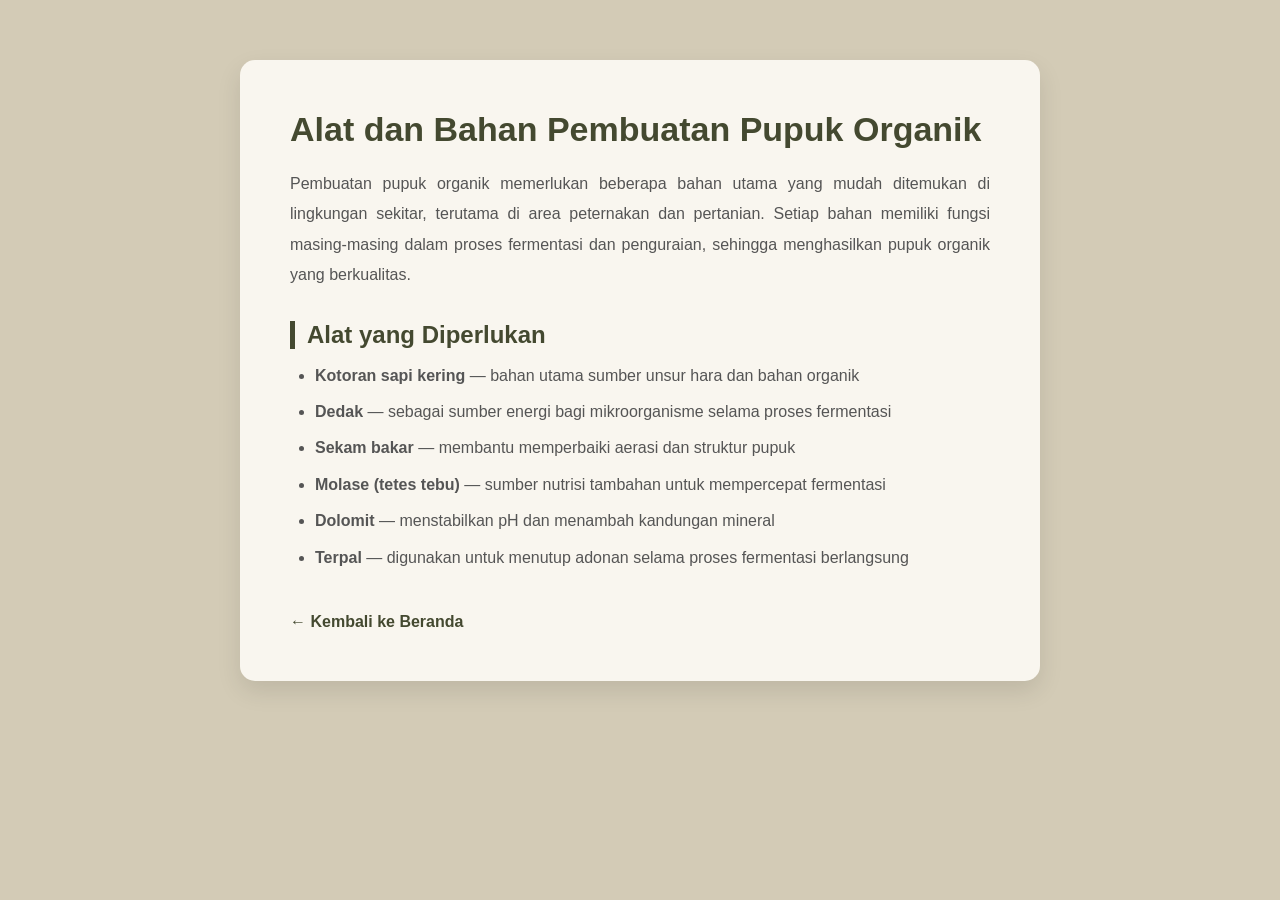
==== alatdanbahanpembuatanpupuk.html @ 9d0db7f5 "Add files via upload" ====
<!DOCTYPE html>
<html lang="id">
<head>
<meta charset="UTF-8">
<title>Alat Dan Bahan Pembuatan Pupuk Organik</title>
<link rel="stylesheet" href="style.css">
</head>
<body>

<div class="artikel-detail">
    <h1>Alat dan Bahan Pembuatan Pupuk Organik</h1>
    <p>Pembuatan pupuk organik memerlukan beberapa bahan utama yang mudah ditemukan di lingkungan sekitar, terutama di area peternakan dan pertanian. Setiap bahan memiliki fungsi masing-masing dalam proses fermentasi dan penguraian, sehingga menghasilkan pupuk organik yang berkualitas.</p>

    <h2>Alat yang Diperlukan</h2>
    <ul>
        <li><strong>Kotoran sapi kering</strong> — bahan utama sumber unsur hara dan bahan organik</li>
        <li><strong>Dedak</strong> — sebagai sumber energi bagi mikroorganisme selama proses fermentasi</li>
        <li><strong>Sekam bakar</strong> — membantu memperbaiki aerasi dan struktur pupuk</li>
        <li><strong>Molase (tetes tebu)</strong> — sumber nutrisi tambahan untuk mempercepat fermentasi</li>
        <li><strong>Dolomit</strong> — menstabilkan pH dan menambah kandungan mineral</li>
        <li><strong>Terpal</strong> — digunakan untuk menutup adonan selama proses fermentasi berlangsung</li>
    </ul>

    <a href="index.html" class="btn-kembali">← Kembali ke Beranda</a>
</div>
---- style.css ----
/* ===========================
   GOOGLE FONT
=========================== */
*{
    margin:0;
    padding:0;
    box-sizing:border-box;
    font-family:'Poppins',sans-serif;
}

html{
    scroll-behavior:smooth;
}

body{
    background:#d3cbb6;
    color:#444930;
}

/* ===========================
   HEADER
=========================== */

header{
    width:100%;
    background:#444930;
    color:#fff;
    display:flex;
    justify-content:space-between;
    align-items:center;
    padding:18px 8%;
    position:sticky;
    top:0;
    z-index:1000;
    box-shadow:0 3px 10px rgba(0,0,0,.15);
}

.logo{
    font-size:28px;
    font-weight:bold;
}

.logo i{
    margin-right:8px;
}

nav{
    display:flex;
    gap:25px;
}

nav a{
    color:#fff;
    text-decoration:none;
    font-weight:500;
    transition:.3s;
}

nav a:hover{
    color:#d3cbb6;
}

.menu-toggle{
    display:none;
    font-size:28px;
    cursor:pointer;
}

/* ===========================
   HERO
=========================== */

.hero{
    min-height:85vh;
    background:
    linear-gradient(rgba(68,73,48,.75),
    rgba(68,73,48,.75)),
    url("image/desa-tulungrejo.jpeg");

    background-size:cover;
    background-position:center;

    display:flex;
    justify-content:center;
    align-items:center;
    text-align:center;
    color:white;
}

.hero h1{
    font-size:55px;
    margin-bottom:20px;
}

.hero p{
    max-width:700px;
    margin:auto;
    font-size:20px;
    line-height:1.8;
}

.hero button{
    background:#d3cbb6;
    color:#444930;
    border:none;
    padding:15px 35px;
    border-radius:50px;
    font-weight:bold;
    transition:.3s;
}

.hero button:hover{
    background:#444930;
    color:white;
}
/* ===========================
   SEARCH
=========================== */

.search-box{
    padding:40px;
    text-align:center;
}

.search-box input{
    width:70%;
    max-width:700px;
    padding:16px;
    border:2px solid #444930;
    border-radius:40px;
    background:#fffaf2;
    outline:none;
    box-shadow:0 5px 20px rgba(0,0,0,.15);
    font-size:16px;
}

/* ===========================
   ARTIKEL
=========================== */

.artikel{
    width:90%;
    margin:auto;
    padding:30px 0;
}

.artikel h2{
    text-align:center;
    font-size:36px;
    margin-bottom:40px;
   color:#444930;
}

.artikel-grid{

    display:grid;

    grid-template-columns:
    repeat(auto-fit,minmax(300px,1fr));

    gap:30px;

}

.card{

    background:#f9f6ef;
    border-radius:15px;
    box-shadow:0 10px 20px rgba(0,0,0,.1);

    overflow:hidden;


    transition:.4s;

}

.card:hover{

    transform:translateY(-10px);

}

.card img{

    width:100%;

    height:220px;

    object-fit:cover;

}

.content{

    padding:20px;

}

.kategori{

    display:inline-block;

    background:#444930;
    color:white;

    padding:5px 15px;

    border-radius:20px;

    font-size:13px;

    margin-bottom:12px;

}

.content h3{

    margin-bottom:15px;

}

.content p{

    line-height:1.8;

    color:#555;

}

.content button{

    margin-top:20px;

    background:#444930;
    color:white;

    border:none;

    padding:12px 25px;

    border-radius:30px;

    cursor:pointer;

    transition:.3s;

}

.content button:hover{

    background:#5d6242;

}

/* ===========================
   TENTANG
=========================== */

.tentang{

    margin-top:80px;

    background:#f9f6ef;

    padding:60px 10%;

    text-align:center;

}

.tentang h2{

    color:#2563eb;

    margin-bottom:20px;

}

.tentang p{

    max-width:900px;

    margin:auto;

    line-height:1.9;

}

/* ===========================
   FOOTER
=========================== */

footer{

    margin-top:80px;

    background:#444930;
    color:white;

    text-align:center;

    padding:50px;

}

footer h3{

    margin-bottom:15px;

}

.social{

    margin:25px 0;

}

.social i{

    margin:10px;

    font-size:25px;

    cursor:pointer;

    transition:.3s;
    color:white;
}

.social i:hover{

    color:#d3cbb6;

    transform:scale(1.2);

}

/* ===========================
   BACK TO TOP
=========================== */

#topBtn{

    position:fixed;

    right:25px;

    bottom:25px;

    width:50px;

    height:50px;

    border:none;

    border-radius:50%;

    background:#444930;
    color:white;

    font-size:22px;

    cursor:pointer;

    display:none;

    box-shadow:0 5px 15px rgba(0,0,0,.3);

}

#topBtn:hover{

     background:#5d6242;

}

/* ===========================
   DARK MODE
=========================== */

.dark{

    background:#111827;

    color:white;

}

.dark .card{

    background:#1f2937;

    color:white;

}

.dark .tentang{

    background:#1f2937;

}

.dark .search-box input{

    background:#374151;

    color:white;

}

/* ===========================
   RESPONSIVE
=========================== */

@media(max-width:768px){

    nav{

        display:none;

        position:absolute;

        top:75px;

        left:0;

        width:100%;

        background:#2563eb;

        flex-direction:column;

        text-align:center;

        padding:20px;

    }

    nav.active{

        display:flex;

    }

    .menu-toggle{

        display:block;

    }

    .hero h1{

        font-size:38px;

    }

    .hero p{

        font-size:17px;

    }

    .search-box input{

        width:90%;

    }


    
}@media(max-width:768px){

    nav{
        display:none;
        position:absolute;
        top:75px;
        left:0;
        width:100%;
        background:#2563eb;
        flex-direction:column;
        text-align:center;
        padding:20px;
    }

    nav.active{
        display:flex;
    }

    .menu-toggle{
        display:block;
    }

    .hero h1{
        font-size:38px;
    }

    .hero p{
        font-size:17px;
    }

    .search-box input{
        width:90%;
    }

}   /* <-- Tutup @media di sini */

/* ===========================
   BUTTON PELAJARI LEBIH LANJUT
=========================== */

.btn{
    display:inline-block;
    margin-top:25px;
    padding:15px 40px;
    background:white;
    color:#2563eb;
    text-decoration:none;
    border-radius:50px;
    font-size:20px;
    font-weight:bold;
    transition:.3s;
}

.btn:hover{
    background:#2563eb;
    color:white;
}

/* ===========================
   SECTION TENTANG PUPUK
=========================== */

#tentang-pupuk{
    width:90%;
    margin:80px auto;
    background:white;
    padding:50px;
    border-radius:15px;
    box-shadow:0 5px 20px rgba(0,0,0,.15);
}

#tentang-pupuk h2{
    color:#2563eb;
    margin-bottom:20px;
}

#tentang-pupuk h3{
    margin-top:30px;
    color:#333;
}

#tentang-pupuk p{
    line-height:1.8;
}

#tentang-pupuk ul{
    margin-top:20px;
    padding-left:25px;
}

#tentang-pupuk li{
    margin:12px 0;
}

/* ===========================
   MATERI
=========================== */

.materi{
    display:grid;
    grid-template-columns:repeat(auto-fit,minmax(320px,1fr));
    gap:25px;
    margin-top:40px;
}

.item{
    display:flex;
    gap:20px;
    align-items:flex-start;
    background:#fff;
    padding:25px;
    border-radius:18px;
    text-decoration:none;
    color:#333;
    box-shadow:0 8px 20px rgba(0,0,0,.08);
    transition:.3s;
}

.item:hover{
    transform:translateY(-8px);
    box-shadow:0 12px 25px rgba(0,0,0,.15);
}

.item span{
    font-size:35px;
}

.item h4{
    color:#444930;
    margin-bottom:10px;
    font-size:24px;
}

.item p{
    color:#666;
    line-height:1.7;
}

.social{
    margin:30px 0;
}

.social a{
    color:white;
    font-size:35px;
    margin:0 18px;
    transition:.3s;
    text-decoration:none;
}

.social a:hover{
    color:#22c55e;
    transform:translateY(-5px);
}

.kontak-info{
    margin-top:25px;
    line-height:2;
    font-size:17px;
}

.kontak-info i{
    color:#22c55e;
    margin-right:10px;
}

.copyright{
    margin-top:30px;
    font-size:15px;
    opacity:.8;
}
.btn-artikel{
    display:inline-block;
    margin-top:20px;
    background:#444930;
    color:white;
    text-decoration:none;
    padding:12px 30px;
    border-radius:30px;
    transition:.3s;
    font-weight:600;
}

.btn-artikel:hover{
    background:#5a6140;
}

.btn-artikel{
    display:inline-block;
    margin-top:20px;
    background:#444930;
    color:white;
    padding:12px 30px;
    border-radius:40px;
    text-decoration:none;
    transition:.3s;
}

.btn-artikel:hover{
    background:#5f6542;
}

.item{
    display:flex;
    gap:20px;
    background:#fff;
    padding:25px;
    border-radius:18px;
    text-decoration:none;
    color:#333;
    transition:.3s;
    box-shadow:0 5px 15px rgba(0,0,0,.1);
}

.item:hover{
    transform:translateY(-8px);
    box-shadow:0 10px 30px rgba(0,0,0,.15);
}

.item h4{
    color:#444930;
}

.materi-card{
    text-decoration:none;
    color:inherit;
    display:block;
}

.item{
    background:#fff;
    border-radius:18px;
    padding:25px;
    transition:.3s;
    cursor:pointer;
}

.item:hover{
    transform:translateY(-8px);
    box-shadow:0 15px 35px rgba(0,0,0,.15);
}

.item h4{
    color:#444930;
}

.item p{
    color:#555;
}

.tentang{
    background:#ffffff;
    width:90%;
    margin:70px auto;
    padding:50px;
    border-radius:20px;
    box-shadow:0 8px 20px rgba(0,0,0,.1);
    text-align:center;
}

.tentang h2{
    color:#444930;
    font-size:35px;
    margin-bottom:25px;
}

.tentang p{
    font-size:17px;
    line-height:2;
    color:#555;
    margin-bottom:20px;
    text-align:justify;
}

.btn-materi{
    margin-top:18px;
    background:#444930;
    color:#fff;
    padding:10px 22px;
    border:none;
    border-radius:8px;
    font-size:15px;
    font-weight:600;
    cursor:pointer;
    transition:0.3s;
}

.btn-materi:hover{
    background:#5b6042;
    transform:translateY(-2px);
}

.social a{
    display:inline-flex;
    align-items:center;
    gap:8px;
    color:white;
    font-size:16px;
    margin:0 15px;
    text-decoration:none;
    transition:.3s;
}

.social a i{
    font-size:22px;
}

.social a:hover{
    color:#22c55e;
    transform:translateY(-3px);
}
.artikel-detail{
    max-width:800px;
    margin:60px auto;
    background:#f9f6ef;
    padding:50px;
    border-radius:15px;
    box-shadow:0 10px 25px rgba(0,0,0,.1);
}

.artikel-detail h1{
    color:#444930;
    font-size:34px;
    margin-bottom:20px;
}

.artikel-detail h2{
    color:#444930;
    font-size:24px;
    margin-top:30px;
    margin-bottom:12px;
    border-left:5px solid #444930;
    padding-left:12px;
}

.artikel-detail p{
    line-height:1.9;
    color:#555;
    text-align:justify;
    margin-bottom:15px;
}

.artikel-detail ul{
    padding-left:25px;
    margin-bottom:10px;
}

.artikel-detail ul li{
    line-height:1.9;
    color:#555;
    margin-bottom:6px;
}

.btn-kembali{
    display:inline-block;
    margin-top:30px;
    color:#444930;
    font-weight:600;
    text-decoration:none;
    transition:.3s;
}

.btn-kembali:hover{
    color:#5d6242;
    padding-left:5px;
}

.artikel-detail{
    max-width:800px;
    margin:60px auto;
    background:#f9f6ef;
    padding:50px;
    border-radius:15px;
    box-shadow:0 10px 25px rgba(0,0,0,.1);
}

.artikel-detail h1{
    color:#444930;
    font-size:34px;
    margin-bottom:20px;
}

.artikel-detail h2{
    color:#444930;
    font-size:24px;
    margin-top:30px;
    margin-bottom:12px;
    border-left:5px solid #444930;
    padding-left:12px;
}

.artikel-detail p{
    line-height:1.9;
    color:#555;
    text-align:justify;
    margin-bottom:15px;
}

.artikel-detail ul{
    padding-left:25px;
    margin-bottom:10px;
}

.artikel-detail ul li{
    line-height:1.9;
    color:#555;
    margin-bottom:6px;
}

.btn-kembali{
    display:inline-block;
    margin-top:30px;
    color:#444930;
    font-weight:600;
    text-decoration:none;
    transition:.3s;
}

.btn-kembali:hover{
    color:#5d6242;
    padding-left:5px;
}
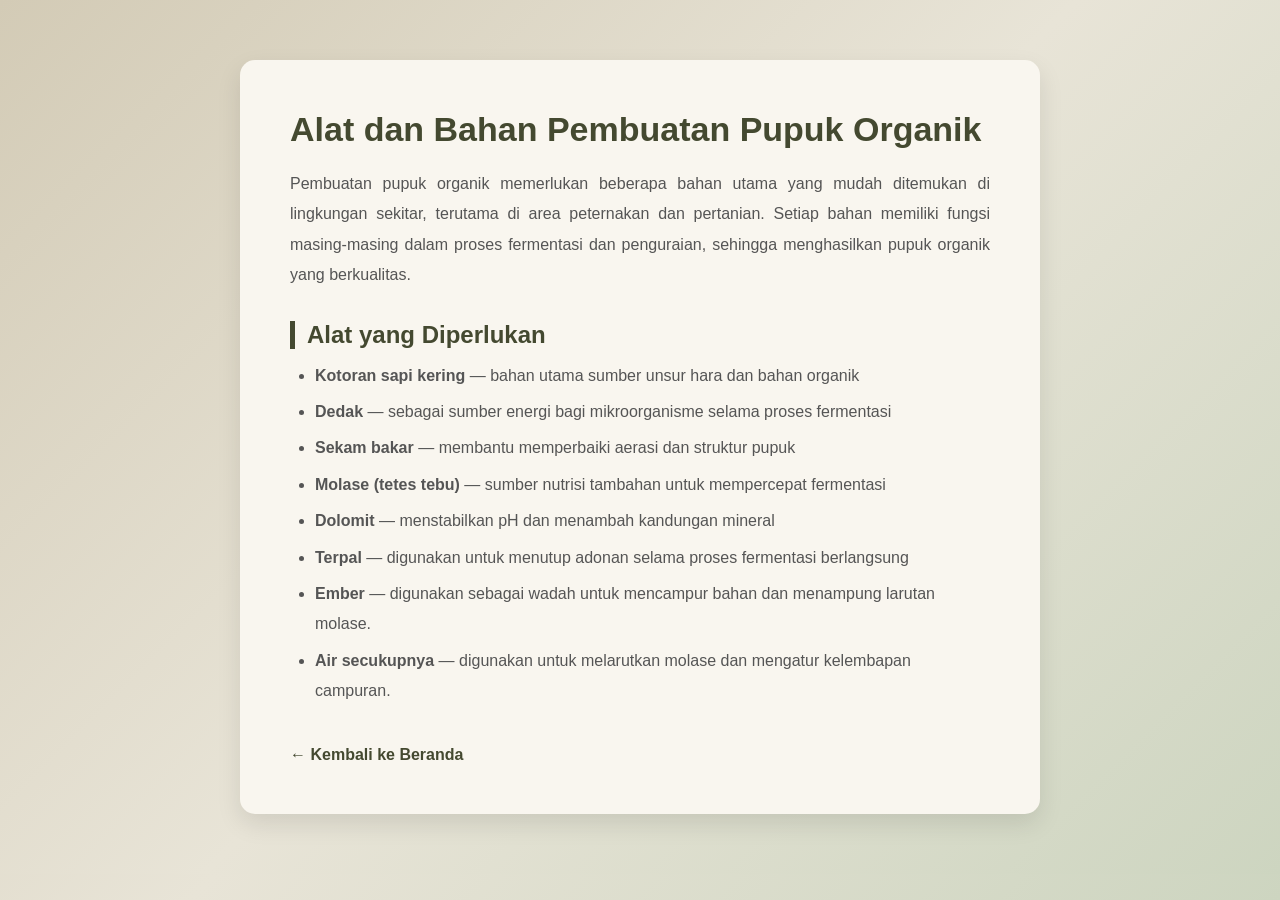
==== commit adcb219b: "Add files via upload" ====
--- a/alatdanbahanpembuatanpupuk.html
+++ b/alatdanbahanpembuatanpupuk.html
@@ -19,6 +19,8 @@
         <li><strong>Molase (tetes tebu)</strong> — sumber nutrisi tambahan untuk mempercepat fermentasi</li>
         <li><strong>Dolomit</strong> — menstabilkan pH dan menambah kandungan mineral</li>
         <li><strong>Terpal</strong> — digunakan untuk menutup adonan selama proses fermentasi berlangsung</li>
+        <li><strong>Ember</strong> — digunakan sebagai wadah untuk mencampur bahan dan menampung larutan molase.</li>
+        <li><strong>Air secukupnya</strong> — digunakan untuk melarutkan molase dan mengatur kelembapan campuran.</li>
     </ul>
 
     <a href="index.html" class="btn-kembali">← Kembali ke Beranda</a>
--- a/style.css
+++ b/style.css
@@ -1,893 +1,1810 @@
-/* ===========================
-   GOOGLE FONT
-=========================== */
-*{
-    margin:0;
-    padding:0;
-    box-sizing:border-box;
-    font-family:'Poppins',sans-serif;
-}
-
-html{
-    scroll-behavior:smooth;
-}
-
-body{
-    background:#d3cbb6;
-    color:#444930;
-}
-
-/* ===========================
+/* =========================================================
+   RESET & DASAR
+========================================================= */
+
+* {
+    margin: 0;
+    padding: 0;
+    box-sizing: border-box;
+    font-family: 'Poppins', sans-serif;
+}
+
+html {
+    scroll-behavior: smooth;
+    width: 100%;
+    max-width: 100%;
+}
+
+html,
+body {
+    width: 100%;
+    max-width: 100%;
+    overflow-x: hidden;
+}
+
+body {
+    background: linear-gradient(
+        135deg,
+        #d3cbb6 0%,
+        #e8e4d7 50%,
+        #cdd5c0 100%
+    );
+    color: #444930;
+}
+
+
+/* =========================================================
    HEADER
-=========================== */
-
-header{
-    width:100%;
-    background:#444930;
-    color:#fff;
-    display:flex;
-    justify-content:space-between;
-    align-items:center;
-    padding:18px 8%;
-    position:sticky;
-    top:0;
-    z-index:1000;
-    box-shadow:0 3px 10px rgba(0,0,0,.15);
-}
-
-.logo{
-    font-size:28px;
-    font-weight:bold;
-}
-
-.logo i{
-    margin-right:8px;
-}
-
-nav{
-    display:flex;
-    gap:25px;
-}
-
-nav a{
-    color:#fff;
-    text-decoration:none;
-    font-weight:500;
-    transition:.3s;
-}
-
-nav a:hover{
-    color:#d3cbb6;
-}
-
-.menu-toggle{
-    display:none;
-    font-size:28px;
-    cursor:pointer;
-}
-
-/* ===========================
+========================================================= */
+
+header {
+    width: 100%;
+    background: #444930;
+    color: white;
+
+    display: flex;
+    justify-content: space-between;
+    align-items: center;
+
+    padding: 18px 8%;
+
+    position: sticky;
+    top: 0;
+    z-index: 1000;
+
+    box-shadow: 0 3px 10px rgba(0, 0, 0, .15);
+}
+
+
+/* LOGO */
+
+.logo {
+    display: flex;
+    align-items: center;
+
+    color: white;
+    text-decoration: none;
+
+    font-size: 28px;
+    font-weight: 700;
+
+    white-space: nowrap;
+}
+
+.logo i {
+    margin-right: 8px;
+}
+
+
+/* =========================================================
+   NAVIGATION
+========================================================= */
+
+nav {
+    display: flex;
+    align-items: center;
+    gap: 25px;
+}
+
+nav a {
+    color: white;
+    text-decoration: none;
+
+    font-weight: 500;
+
+    transition: .3s;
+}
+
+nav a:hover {
+    color: #d3cbb6;
+}
+
+
+/* =========================================================
+   HAMBURGER
+========================================================= */
+
+.menu-toggle {
+    display: none;
+
+    background: transparent;
+    border: none;
+
+    color: white;
+
+    font-size: 28px;
+
+    cursor: pointer;
+
+    padding: 5px;
+
+    z-index: 2000;
+}
+
+
+/* =========================================================
    HERO
-=========================== */
-
-.hero{
-    min-height:85vh;
+========================================================= */
+
+.hero {
+    min-height: 85vh;
+
     background:
-    linear-gradient(rgba(68,73,48,.75),
-    rgba(68,73,48,.75)),
-    url("image/desa-tulungrejo.jpeg");
-
-    background-size:cover;
-    background-position:center;
-
-    display:flex;
-    justify-content:center;
-    align-items:center;
-    text-align:center;
-    color:white;
-}
-
-.hero h1{
-    font-size:55px;
-    margin-bottom:20px;
-}
-
-.hero p{
-    max-width:700px;
-    margin:auto;
-    font-size:20px;
-    line-height:1.8;
-}
-
-.hero button{
-    background:#d3cbb6;
-    color:#444930;
-    border:none;
-    padding:15px 35px;
-    border-radius:50px;
-    font-weight:bold;
-    transition:.3s;
-}
-
-.hero button:hover{
-    background:#444930;
-    color:white;
-}
-/* ===========================
+        linear-gradient(
+            rgba(68, 73, 48, .75),
+            rgba(68, 73, 48, .75)
+        ),
+        url("image/desa-tulungrejo.jpeg");
+
+    background-size: cover;
+    background-position: center;
+
+    display: flex;
+    justify-content: center;
+    align-items: center;
+
+    text-align: center;
+
+    color: white;
+
+    padding: 50px 20px;
+}
+
+.hero-text {
+    width: 100%;
+    max-width: 850px;
+}
+
+.hero h1 {
+    font-size: 55px;
+    line-height: 1.25;
+
+    margin-bottom: 20px;
+}
+
+.hero p {
+    max-width: 700px;
+
+    margin: 0 auto;
+
+    font-size: 20px;
+    line-height: 1.8;
+}
+
+
+/* =========================================================
+   BUTTON HERO
+========================================================= */
+
+.btn {
+    display: inline-block;
+
+    margin-top: 25px;
+
+    padding: 15px 40px;
+
+    background: white;
+    color: #2563eb;
+
+    text-decoration: none;
+
+    border-radius: 50px;
+
+    font-size: 20px;
+    font-weight: bold;
+
+    transition: .3s;
+}
+
+.btn:hover {
+    background: #2563eb;
+    color: white;
+}
+
+
+/* =========================================================
    SEARCH
-=========================== */
-
-.search-box{
-    padding:40px;
-    text-align:center;
-}
-
-.search-box input{
-    width:70%;
-    max-width:700px;
-    padding:16px;
-    border:2px solid #444930;
-    border-radius:40px;
-    background:#fffaf2;
-    outline:none;
-    box-shadow:0 5px 20px rgba(0,0,0,.15);
-    font-size:16px;
-}
-
-/* ===========================
+========================================================= */
+
+.search-box {
+    padding: 40px;
+
+    text-align: center;
+}
+
+.search-box input {
+    width: 70%;
+    max-width: 700px;
+
+    padding: 16px;
+
+    border: 2px solid #444930;
+    border-radius: 40px;
+
+    background: #fffaf2;
+
+    outline: none;
+
+    box-shadow: 0 5px 20px rgba(0, 0, 0, .15);
+
+    font-size: 16px;
+}
+
+
+/* =========================================================
    ARTIKEL
-=========================== */
-
-.artikel{
-    width:90%;
-    margin:auto;
-    padding:30px 0;
-}
-
-.artikel h2{
-    text-align:center;
-    font-size:36px;
-    margin-bottom:40px;
-   color:#444930;
-}
-
-.artikel-grid{
-
-    display:grid;
+========================================================= */
+
+.artikel {
+    width: 90%;
+
+    margin: auto;
+
+    padding: 30px 0;
+}
+
+.artikel h2 {
+    text-align: center;
+
+    font-size: 36px;
+
+    margin-bottom: 40px;
+
+    color: #444930;
+}
+
+.artikel-grid {
+    display: grid;
 
     grid-template-columns:
-    repeat(auto-fit,minmax(300px,1fr));
-
-    gap:30px;
-
-}
-
-.card{
-
-    background:#f9f6ef;
-    border-radius:15px;
-    box-shadow:0 10px 20px rgba(0,0,0,.1);
-
-    overflow:hidden;
-
-
-    transition:.4s;
-
-}
-
-.card:hover{
-
-    transform:translateY(-10px);
-
-}
-
-.card img{
-
-    width:100%;
-
-    height:220px;
-
-    object-fit:cover;
-
-}
-
-.content{
-
-    padding:20px;
-
-}
-
-.kategori{
-
-    display:inline-block;
-
-    background:#444930;
-    color:white;
-
-    padding:5px 15px;
-
-    border-radius:20px;
-
-    font-size:13px;
-
-    margin-bottom:12px;
-
-}
-
-.content h3{
-
-    margin-bottom:15px;
-
-}
-
-.content p{
-
-    line-height:1.8;
-
-    color:#555;
-
-}
-
-.content button{
-
-    margin-top:20px;
-
-    background:#444930;
-    color:white;
-
-    border:none;
-
-    padding:12px 25px;
-
-    border-radius:30px;
-
-    cursor:pointer;
-
-    transition:.3s;
-
-}
-
-.content button:hover{
-
-    background:#5d6242;
-
-}
-
-/* ===========================
-   TENTANG
-=========================== */
-
-.tentang{
-
-    margin-top:80px;
-
-    background:#f9f6ef;
-
-    padding:60px 10%;
-
-    text-align:center;
-
-}
-
-.tentang h2{
-
-    color:#2563eb;
-
-    margin-bottom:20px;
-
-}
-
-.tentang p{
-
-    max-width:900px;
-
-    margin:auto;
-
-    line-height:1.9;
-
-}
-
-/* ===========================
+        repeat(auto-fit, minmax(300px, 1fr));
+
+    gap: 30px;
+}
+
+
+/* CARD */
+
+.card {
+    background: #f9f6ef;
+
+    border-radius: 15px;
+
+    box-shadow:
+        0 10px 20px rgba(0, 0, 0, .1);
+
+    overflow: hidden;
+
+    transition: .4s;
+}
+
+.card:hover {
+    transform: translateY(-10px);
+}
+
+.card img {
+    width: 100%;
+    height: 220px;
+
+    object-fit: cover;
+}
+
+.content {
+    padding: 20px;
+}
+
+.kategori {
+    display: inline-block;
+
+    background: #444930;
+    color: white;
+
+    padding: 5px 15px;
+
+    border-radius: 20px;
+
+    font-size: 13px;
+
+    margin-bottom: 12px;
+}
+
+.content h3 {
+    margin-bottom: 15px;
+}
+
+.content p {
+    line-height: 1.8;
+
+    color: #555;
+}
+
+
+/* =========================================================
+   BUTTON ARTIKEL
+========================================================= */
+
+.btn-artikel {
+    display: inline-block;
+
+    margin-top: 20px;
+
+    background: #444930;
+    color: white;
+
+    text-decoration: none;
+
+    padding: 12px 30px;
+
+    border-radius: 40px;
+
+    transition: .3s;
+
+    font-weight: 600;
+}
+
+.btn-artikel:hover {
+    background: #5f6542;
+}
+
+
+/* =========================================================
+   TENTANG WEBSITE
+========================================================= */
+
+.tentang {
+    background: white;
+
+    width: 90%;
+
+    margin: 70px auto;
+
+    padding: 50px;
+
+    border-radius: 20px;
+
+    box-shadow:
+        0 8px 20px rgba(0, 0, 0, .1);
+
+    text-align: justify;
+}
+
+.tentang h2 {
+    color: #444930;
+
+    font-size: 35px;
+
+    margin-bottom: 25px;
+}
+
+.tentang p {
+    font-size: 17px;
+
+    line-height: 2;
+
+    color: #555;
+
+    margin-bottom: 20px;
+
+    text-align: justify;
+}
+
+
+/* =========================================================
+   TENTANG PUPUK
+========================================================= */
+
+#tentang-pupuk {
+    width: 90%;
+
+    margin: 80px auto;
+
+    background: white;
+
+    padding: 50px;
+
+    border-radius: 15px;
+
+    box-shadow:
+        0 5px 20px rgba(0, 0, 0, .15);
+}
+
+#tentang-pupuk h2 {
+    color: #444930;
+
+    margin-bottom: 20px;
+}
+
+#tentang-pupuk h3 {
+    margin-top: 30px;
+
+    color: #333;
+}
+
+#tentang-pupuk p {
+    line-height: 1.8;
+}
+
+#tentang-pupuk ul {
+    margin-top: 20px;
+
+    padding-left: 25px;
+}
+
+#tentang-pupuk li {
+    margin: 12px 0;
+}
+
+
+/* =========================================================
+   MATERI
+========================================================= */
+
+.materi {
+    display: grid;
+
+    grid-template-columns:
+        repeat(auto-fit, minmax(320px, 1fr));
+
+    gap: 25px;
+
+    margin-top: 40px;
+
+    width: 100%;
+}
+
+
+/* ITEM */
+
+.materi .item {
+    display: flex;
+
+    gap: 20px;
+
+    align-items: flex-start;
+
+    background: white;
+
+    padding: 25px;
+
+    border-radius: 18px;
+
+    text-decoration: none;
+
+    color: #333;
+
+    box-shadow:
+        0 5px 15px rgba(0, 0, 0, .1);
+
+    transition: .3s;
+
+    width: 100%;
+
+    min-width: 0;
+}
+
+.materi .item:hover {
+    transform: translateY(-8px);
+
+    box-shadow:
+        0 10px 30px rgba(0, 0, 0, .15);
+}
+
+.materi .item > span {
+    font-size: 35px;
+
+    flex-shrink: 0;
+}
+
+.materi .item > div {
+    flex: 1;
+
+    min-width: 0;
+}
+
+.materi .item h4 {
+    color: #444930;
+
+    margin-bottom: 10px;
+
+    font-size: 24px;
+
+    line-height: 1.4;
+}
+
+.materi .item p {
+    color: #555;
+
+    line-height: 1.7;
+
+    margin-bottom: 0;
+}
+
+
+/* =========================================================
+   BUTTON MATERI
+========================================================= */
+
+.btn-materi {
+    display: inline-block;
+
+    margin-top: 18px;
+
+    background: #444930;
+    color: #fff;
+
+    padding: 10px 22px;
+
+    border: none;
+
+    border-radius: 8px;
+
+    font-size: 15px;
+    font-weight: 600;
+
+    cursor: pointer;
+
+    transition: .3s;
+
+    text-decoration: none !important;
+}
+
+.btn-materi:hover {
+    background: #5b6042;
+
+    transform: translateY(-2px);
+
+    text-decoration: none !important;
+}
+
+a.btn-materi,
+a.btn-materi:visited,
+a.btn-materi:hover,
+a.btn-materi:active {
+    text-decoration: none !important;
+}
+
+
+/* =========================================================
    FOOTER
-=========================== */
-
-footer{
-
-    margin-top:80px;
-
-    background:#444930;
-    color:white;
-
-    text-align:center;
-
-    padding:50px;
-
-}
-
-footer h3{
-
-    margin-bottom:15px;
-
-}
-
-.social{
-
-    margin:25px 0;
-
-}
-
-.social i{
-
-    margin:10px;
-
-    font-size:25px;
-
-    cursor:pointer;
-
-    transition:.3s;
-    color:white;
-}
-
-.social i:hover{
-
-    color:#d3cbb6;
-
-    transform:scale(1.2);
-
-}
-
-/* ===========================
+========================================================= */
+
+footer {
+    margin-top: 80px;
+
+    background: #444930;
+
+    color: white;
+
+    text-align: center;
+
+    padding: 50px 20px;
+}
+
+footer h3 {
+    margin-bottom: 15px;
+
+    font-size: 28px;
+}
+
+
+/* =========================================================
+   SOCIAL MEDIA
+========================================================= */
+
+.social {
+    margin: 35px 0 40px;
+
+    display: flex;
+
+    justify-content: center;
+
+    align-items: center;
+
+    flex-wrap: wrap;
+
+    gap: 20px;
+}
+
+.social a {
+    display: inline-flex;
+
+    align-items: center;
+
+    justify-content: center;
+
+    gap: 10px;
+
+    color: white;
+
+    font-size: 18px;
+
+    margin: 0 8px;
+
+    text-decoration: none;
+
+    transition: .3s;
+
+    cursor: pointer;
+}
+
+.social a i {
+    font-size: 26px;
+}
+
+.social a:hover {
+    color: #22c55e;
+
+    transform: translateY(-4px);
+}
+
+
+/* =========================================================
+   KONTAK / LOKASI / EMAIL
+========================================================= */
+
+.kontak-info {
+    margin-top: 25px;
+    display: flex;
+    flex-direction: column;
+    align-items: flex-start;   
+    width: fit-content;        
+    margin-left: auto;         
+    margin-right: auto;
+    gap: 18px;
+    line-height: 1.7;
+    font-size: 17px;
+}
+
+.kontak-info a {
+    display: flex;
+
+    align-items: flex-start;
+
+    justify-content: center;
+
+    gap: 12px;
+
+    color: white;
+
+    text-decoration: none;
+
+    transition: .3s;
+
+    max-width: 100%;
+
+    text-align: left;
+}
+
+.kontak-info a:hover {
+    color: #22c55e;
+
+    transform: translateY(-2px);
+}
+
+.kontak-info i {
+    color: #22c55e;
+
+    font-size: 22px;
+
+    width: 28px;
+
+    flex-shrink: 0;
+
+    line-height: 1.6;
+
+    margin-top: 2px;
+}
+
+
+/* =========================================================
+   COPYRIGHT
+========================================================= */
+
+.copyright {
+    margin-top: 35px;
+
+    font-size: 15px;
+
+    opacity: .8;
+}
+
+
+/* =========================================================
    BACK TO TOP
-=========================== */
-
-#topBtn{
-
-    position:fixed;
-
-    right:25px;
-
-    bottom:25px;
-
-    width:50px;
-
-    height:50px;
-
-    border:none;
-
-    border-radius:50%;
-
-    background:#444930;
-    color:white;
-
-    font-size:22px;
-
-    cursor:pointer;
-
-    display:none;
-
-    box-shadow:0 5px 15px rgba(0,0,0,.3);
-
-}
-
-#topBtn:hover{
-
-     background:#5d6242;
-
-}
-
-/* ===========================
+========================================================= */
+
+#topBtn {
+    position: fixed;
+
+    right: 25px;
+
+    bottom: 25px;
+
+    width: 50px;
+
+    height: 50px;
+
+    border: none;
+
+    border-radius: 50%;
+
+    background: #444930;
+
+    color: white;
+
+    font-size: 22px;
+
+    cursor: pointer;
+
+    display: none;
+
+    box-shadow:
+        0 5px 15px rgba(0, 0, 0, .3);
+
+    z-index: 999;
+}
+
+#topBtn:hover {
+    background: #5d6242;
+}
+
+
+/* =========================================================
    DARK MODE
-=========================== */
-
-.dark{
-
-    background:#111827;
-
-    color:white;
-
-}
-
-.dark .card{
-
-    background:#1f2937;
-
-    color:white;
-
-}
-
-.dark .tentang{
-
-    background:#1f2937;
-
-}
-
-.dark .search-box input{
-
-    background:#374151;
-
-    color:white;
-
-}
-
-/* ===========================
-   RESPONSIVE
-=========================== */
-
-@media(max-width:768px){
-
-    nav{
-
-        display:none;
-
-        position:absolute;
-
-        top:75px;
-
-        left:0;
-
-        width:100%;
-
-        background:#2563eb;
-
-        flex-direction:column;
-
-        text-align:center;
-
-        padding:20px;
-
-    }
-
-    nav.active{
-
-        display:flex;
-
-    }
-
-    .menu-toggle{
-
-        display:block;
-
-    }
-
-    .hero h1{
-
-        font-size:38px;
-
-    }
-
-    .hero p{
-
-        font-size:17px;
-
-    }
-
-    .search-box input{
-
-        width:90%;
-
-    }
-
-
-    
-}@media(max-width:768px){
-
-    nav{
-        display:none;
-        position:absolute;
-        top:75px;
-        left:0;
-        width:100%;
-        background:#2563eb;
-        flex-direction:column;
-        text-align:center;
-        padding:20px;
-    }
-
-    nav.active{
-        display:flex;
-    }
-
-    .menu-toggle{
-        display:block;
-    }
-
-    .hero h1{
-        font-size:38px;
-    }
-
-    .hero p{
-        font-size:17px;
-    }
-
-    .search-box input{
-        width:90%;
-    }
-
-}   /* <-- Tutup @media di sini */
-
-/* ===========================
-   BUTTON PELAJARI LEBIH LANJUT
-=========================== */
-
-.btn{
-    display:inline-block;
-    margin-top:25px;
-    padding:15px 40px;
-    background:white;
-    color:#2563eb;
-    text-decoration:none;
-    border-radius:50px;
-    font-size:20px;
-    font-weight:bold;
-    transition:.3s;
-}
-
-.btn:hover{
-    background:#2563eb;
-    color:white;
-}
-
-/* ===========================
-   SECTION TENTANG PUPUK
-=========================== */
-
-#tentang-pupuk{
-    width:90%;
-    margin:80px auto;
-    background:white;
-    padding:50px;
-    border-radius:15px;
-    box-shadow:0 5px 20px rgba(0,0,0,.15);
-}
-
-#tentang-pupuk h2{
-    color:#2563eb;
-    margin-bottom:20px;
-}
-
-#tentang-pupuk h3{
-    margin-top:30px;
-    color:#333;
-}
-
-#tentang-pupuk p{
-    line-height:1.8;
-}
-
-#tentang-pupuk ul{
-    margin-top:20px;
-    padding-left:25px;
-}
-
-#tentang-pupuk li{
-    margin:12px 0;
-}
-
-/* ===========================
-   MATERI
-=========================== */
-
-.materi{
-    display:grid;
-    grid-template-columns:repeat(auto-fit,minmax(320px,1fr));
-    gap:25px;
-    margin-top:40px;
-}
-
-.item{
-    display:flex;
-    gap:20px;
-    align-items:flex-start;
-    background:#fff;
-    padding:25px;
-    border-radius:18px;
-    text-decoration:none;
-    color:#333;
-    box-shadow:0 8px 20px rgba(0,0,0,.08);
-    transition:.3s;
-}
-
-.item:hover{
-    transform:translateY(-8px);
-    box-shadow:0 12px 25px rgba(0,0,0,.15);
-}
-
-.item span{
-    font-size:35px;
-}
-
-.item h4{
-    color:#444930;
-    margin-bottom:10px;
-    font-size:24px;
-}
-
-.item p{
-    color:#666;
-    line-height:1.7;
-}
-
-.social{
-    margin:30px 0;
-}
-
-.social a{
-    color:white;
-    font-size:35px;
-    margin:0 18px;
-    transition:.3s;
-    text-decoration:none;
-}
-
-.social a:hover{
-    color:#22c55e;
-    transform:translateY(-5px);
-}
-
-.kontak-info{
-    margin-top:25px;
-    line-height:2;
-    font-size:17px;
-}
-
-.kontak-info i{
-    color:#22c55e;
-    margin-right:10px;
-}
-
-.copyright{
-    margin-top:30px;
-    font-size:15px;
-    opacity:.8;
-}
-.btn-artikel{
-    display:inline-block;
-    margin-top:20px;
-    background:#444930;
-    color:white;
-    text-decoration:none;
-    padding:12px 30px;
-    border-radius:30px;
-    transition:.3s;
-    font-weight:600;
-}
-
-.btn-artikel:hover{
-    background:#5a6140;
-}
-
-.btn-artikel{
-    display:inline-block;
-    margin-top:20px;
-    background:#444930;
-    color:white;
-    padding:12px 30px;
-    border-radius:40px;
-    text-decoration:none;
-    transition:.3s;
-}
-
-.btn-artikel:hover{
-    background:#5f6542;
-}
-
-.item{
-    display:flex;
-    gap:20px;
-    background:#fff;
-    padding:25px;
-    border-radius:18px;
-    text-decoration:none;
-    color:#333;
-    transition:.3s;
-    box-shadow:0 5px 15px rgba(0,0,0,.1);
-}
-
-.item:hover{
-    transform:translateY(-8px);
-    box-shadow:0 10px 30px rgba(0,0,0,.15);
-}
-
-.item h4{
-    color:#444930;
-}
-
-.materi-card{
-    text-decoration:none;
-    color:inherit;
-    display:block;
-}
-
-.item{
-    background:#fff;
-    border-radius:18px;
-    padding:25px;
-    transition:.3s;
-    cursor:pointer;
-}
-
-.item:hover{
-    transform:translateY(-8px);
-    box-shadow:0 15px 35px rgba(0,0,0,.15);
-}
-
-.item h4{
-    color:#444930;
-}
-
-.item p{
-    color:#555;
-}
-
-.tentang{
-    background:#ffffff;
-    width:90%;
-    margin:70px auto;
-    padding:50px;
-    border-radius:20px;
-    box-shadow:0 8px 20px rgba(0,0,0,.1);
-    text-align:center;
-}
-
-.tentang h2{
-    color:#444930;
-    font-size:35px;
-    margin-bottom:25px;
-}
-
-.tentang p{
-    font-size:17px;
-    line-height:2;
-    color:#555;
-    margin-bottom:20px;
-    text-align:justify;
-}
-
-.btn-materi{
-    margin-top:18px;
-    background:#444930;
-    color:#fff;
-    padding:10px 22px;
-    border:none;
-    border-radius:8px;
-    font-size:15px;
-    font-weight:600;
-    cursor:pointer;
-    transition:0.3s;
-}
-
-.btn-materi:hover{
-    background:#5b6042;
-    transform:translateY(-2px);
-}
-
-.social a{
-    display:inline-flex;
-    align-items:center;
-    gap:8px;
-    color:white;
-    font-size:16px;
-    margin:0 15px;
-    text-decoration:none;
-    transition:.3s;
-}
-
-.social a i{
-    font-size:22px;
-}
-
-.social a:hover{
-    color:#22c55e;
-    transform:translateY(-3px);
-}
-.artikel-detail{
-    max-width:800px;
-    margin:60px auto;
-    background:#f9f6ef;
-    padding:50px;
-    border-radius:15px;
-    box-shadow:0 10px 25px rgba(0,0,0,.1);
-}
-
-.artikel-detail h1{
-    color:#444930;
-    font-size:34px;
-    margin-bottom:20px;
-}
-
-.artikel-detail h2{
-    color:#444930;
-    font-size:24px;
-    margin-top:30px;
-    margin-bottom:12px;
-    border-left:5px solid #444930;
-    padding-left:12px;
-}
-
-.artikel-detail p{
-    line-height:1.9;
-    color:#555;
-    text-align:justify;
-    margin-bottom:15px;
-}
-
-.artikel-detail ul{
-    padding-left:25px;
-    margin-bottom:10px;
-}
-
-.artikel-detail ul li{
-    line-height:1.9;
-    color:#555;
-    margin-bottom:6px;
-}
-
-.btn-kembali{
-    display:inline-block;
-    margin-top:30px;
-    color:#444930;
-    font-weight:600;
-    text-decoration:none;
-    transition:.3s;
-}
-
-.btn-kembali:hover{
-    color:#5d6242;
-    padding-left:5px;
-}
-
-.artikel-detail{
-    max-width:800px;
-    margin:60px auto;
-    background:#f9f6ef;
-    padding:50px;
-    border-radius:15px;
-    box-shadow:0 10px 25px rgba(0,0,0,.1);
-}
-
-.artikel-detail h1{
-    color:#444930;
-    font-size:34px;
-    margin-bottom:20px;
-}
-
-.artikel-detail h2{
-    color:#444930;
-    font-size:24px;
-    margin-top:30px;
-    margin-bottom:12px;
-    border-left:5px solid #444930;
-    padding-left:12px;
-}
-
-.artikel-detail p{
-    line-height:1.9;
-    color:#555;
-    text-align:justify;
-    margin-bottom:15px;
-}
-
-.artikel-detail ul{
-    padding-left:25px;
-    margin-bottom:10px;
-}
-
-.artikel-detail ul li{
-    line-height:1.9;
-    color:#555;
-    margin-bottom:6px;
-}
-
-.btn-kembali{
-    display:inline-block;
-    margin-top:30px;
-    color:#444930;
-    font-weight:600;
-    text-decoration:none;
-    transition:.3s;
-}
-
-.btn-kembali:hover{
-    color:#5d6242;
-    padding-left:5px;
-}+========================================================= */
+
+.dark {
+    background: #111827;
+
+    color: white;
+}
+
+.dark .card {
+    background: #1f2937;
+
+    color: white;
+}
+
+.dark .tentang {
+    background: #1f2937;
+}
+
+.dark .search-box input {
+    background: #374151;
+
+    color: white;
+}
+
+
+/* =========================================================
+   ARTIKEL DETAIL
+========================================================= */
+
+.artikel-detail {
+    width: calc(100% - 40px);
+
+    max-width: 800px;
+
+    margin: 60px auto;
+
+    background: #f9f6ef;
+
+    padding: 50px;
+
+    border-radius: 15px;
+
+    box-shadow:
+        0 10px 25px rgba(0, 0, 0, .1);
+}
+
+.artikel-detail h1 {
+    color: #444930;
+
+    font-size: 34px;
+
+    margin-bottom: 20px;
+}
+
+.artikel-detail h2 {
+    color: #444930;
+
+    font-size: 24px;
+
+    margin-top: 30px;
+
+    margin-bottom: 12px;
+
+    border-left: 5px solid #444930;
+
+    padding-left: 12px;
+}
+
+.artikel-detail p {
+    line-height: 1.9;
+
+    color: #555;
+
+    text-align: justify;
+
+    margin-bottom: 15px;
+}
+
+.artikel-detail ul {
+    padding-left: 25px;
+
+    margin-bottom: 10px;
+}
+
+.artikel-detail ul li {
+    line-height: 1.9;
+
+    color: #555;
+
+    margin-bottom: 6px;
+}
+
+.btn-kembali {
+    display: inline-block;
+
+    margin-top: 30px;
+
+    color: #444930;
+
+    font-weight: 600;
+
+    text-decoration: none;
+
+    transition: .3s;
+}
+
+.btn-kembali:hover {
+    color: #5d6242;
+
+    padding-left: 5px;
+}
+
+
+/* =========================================================
+   TABLET
+========================================================= */
+
+@media (max-width: 900px) {
+
+    header {
+        padding: 15px 5%;
+    }
+
+    .logo {
+        font-size: 24px;
+    }
+
+    .hero h1 {
+        font-size: 42px;
+    }
+
+    .hero p {
+        font-size: 17px;
+    }
+}
+
+
+/* =========================================================
+   HP
+========================================================= */
+
+@media (max-width: 768px) {
+
+    /* -------------------------
+       HEADER HP
+    ------------------------- */
+
+    header {
+        width: 100%;
+
+        padding: 14px 20px;
+
+        min-height: 70px;
+
+        display: flex;
+
+        justify-content: space-between;
+
+        align-items: center;
+
+        position: sticky;
+
+        top: 0;
+
+        z-index: 10000;
+    }
+
+
+    /* LOGO HP */
+
+    .logo {
+        display: flex;
+
+        align-items: center;
+
+        font-size: 22px;
+
+        line-height: 1.2;
+
+        white-space: nowrap;
+    }
+
+    .logo i {
+        font-size: 22px;
+
+        margin-right: 7px;
+    }
+
+
+    /* HAMBURGER HP */
+
+    .menu-toggle {
+        display: flex;
+
+        align-items: center;
+
+        justify-content: center;
+
+        width: 45px;
+
+        height: 45px;
+
+        padding: 0;
+
+        flex-shrink: 0;
+
+        background: transparent;
+
+        border: none;
+
+        color: white;
+
+        font-size: 28px;
+
+        cursor: pointer;
+    }
+
+
+    /* NAV HP */
+
+    header nav {
+        display: none;
+
+        position: absolute;
+
+        top: 100%;
+
+        left: 0;
+
+        width: 100%;
+
+        background: #444930;
+
+        flex-direction: column;
+
+        align-items: center;
+
+        gap: 0;
+
+        padding: 10px 0;
+
+        box-shadow:
+            0 8px 15px rgba(0, 0, 0, .3);
+    }
+
+
+    /* MENU AKTIF */
+
+    header nav.active {
+        display: flex;
+    }
+
+    header nav a {
+        display: block;
+
+        width: 100%;
+
+        padding: 15px 20px;
+
+        color: white;
+
+        text-decoration: none;
+
+        text-align: center;
+
+        font-size: 16px;
+    }
+
+    header nav a:hover {
+        background: rgba(255, 255, 255, .1);
+    }
+
+
+    /* -------------------------
+       HERO HP
+    ------------------------- */
+
+    .hero {
+        min-height: 75vh;
+
+        padding: 50px 20px;
+    }
+
+    .hero-text {
+        width: 100%;
+    }
+
+    .hero h1 {
+        font-size: 32px;
+
+        line-height: 1.3;
+
+        margin-bottom: 20px;
+    }
+
+    .hero p {
+        font-size: 16px;
+
+        line-height: 1.7;
+    }
+
+
+    /* -------------------------
+       BUTTON HERO
+    ------------------------- */
+
+    .btn {
+        font-size: 16px;
+
+        padding: 13px 28px;
+    }
+
+
+    /* -------------------------
+       SEARCH
+    ------------------------- */
+
+    .search-box {
+        padding: 30px 15px;
+    }
+
+    .search-box input {
+        width: 95%;
+
+        font-size: 14px;
+
+        padding: 14px;
+    }
+
+
+    /* -------------------------
+       ARTIKEL
+    ------------------------- */
+
+    .artikel {
+        width: calc(100% - 30px);
+
+        padding: 25px 0;
+    }
+
+    .artikel h2 {
+        font-size: 30px;
+
+        margin-bottom: 30px;
+    }
+
+    .artikel-grid {
+        grid-template-columns: 1fr;
+
+        gap: 25px;
+    }
+
+    .card {
+        border-radius: 18px;
+    }
+
+    .card img {
+        height: 200px;
+    }
+
+    .content {
+        padding: 18px;
+    }
+
+    .content h3 {
+        font-size: 20px;
+
+        line-height: 1.4;
+    }
+
+    .content p {
+        font-size: 15px;
+
+        line-height: 1.7;
+    }
+
+
+    /* -------------------------
+       TENTANG WEBSITE
+    ------------------------- */
+
+    .tentang {
+        width: calc(100% - 30px);
+
+        max-width: 500px;
+
+        margin: 40px auto;
+
+        padding: 35px 25px;
+
+        border-radius: 25px;
+    }
+
+    .tentang h2 {
+        font-size: 30px;
+
+        line-height: 1.3;
+
+        margin-bottom: 25px;
+
+        text-align: center;
+    }
+
+    .tentang p {
+        width: 100%;
+
+        font-size: 16px;
+
+        line-height: 1.8;
+
+        text-align: justify;
+
+        overflow-wrap: break-word;
+    }
+
+
+    /* -------------------------
+       TENTANG PUPUK
+    ------------------------- */
+
+    #tentang-pupuk {
+        width: calc(100% - 30px);
+
+        max-width: 500px;
+
+        margin: 40px auto;
+
+        padding: 35px 25px;
+
+        border-radius: 25px;
+
+        overflow: visible;
+    }
+
+    #tentang-pupuk h2 {
+        text-align: center;
+
+        font-size: 30px;
+
+        line-height: 1.3;
+
+        margin-bottom: 25px;
+    }
+
+    #tentang-pupuk > p {
+        text-align: justify;
+
+        font-size: 16px;
+
+        line-height: 1.8;
+
+        margin-bottom: 35px;
+
+        overflow-wrap: break-word;
+    }
+
+    #tentang-pupuk h3 {
+        text-align: center;
+
+        font-size: 22px;
+
+        line-height: 1.4;
+
+        margin-bottom: 30px;
+    }
+
+
+    /* =====================================================
+       MATERI HP
+    ===================================================== */
+
+    .materi {
+        width: 100%;
+
+        display: flex;
+
+        flex-direction: column;
+
+        align-items: center;
+
+        gap: 22px;
+
+        margin-top: 25px;
+
+        padding: 0;
+    }
+
+    .materi .item {
+        width: 100%;
+
+        max-width: 500px;
+
+        display: flex;
+
+        align-items: flex-start;
+
+        gap: 15px;
+
+        padding: 25px 20px;
+
+        box-sizing: border-box;
+
+        border-radius: 22px;
+
+        background: white;
+    }
+
+    .materi .item > span {
+        flex-shrink: 0;
+
+        font-size: 30px;
+
+        width: 45px;
+
+        text-align: center;
+    }
+
+    .materi .item > div {
+        flex: 1;
+
+        min-width: 0;
+    }
+
+    .materi .item h4 {
+        margin: 0 0 12px;
+
+        font-size: 20px;
+
+        line-height: 1.4;
+
+        color: #444930;
+    }
+
+    .materi .item p {
+        margin: 0;
+
+        font-size: 15px;
+
+        line-height: 1.7;
+
+        color: #555;
+
+        text-align: left;
+
+        overflow-wrap: break-word;
+    }
+
+
+    /* BUTTON MATERI HP */
+
+    .materi .item .btn-materi {
+        display: inline-block;
+
+        margin-top: 18px;
+
+        padding: 12px 20px;
+
+        background: #444930;
+
+        color: white;
+
+        font-size: 14px;
+
+        font-weight: 600;
+
+        line-height: 1.3;
+
+        border: none;
+
+        border-radius: 10px;
+
+        text-decoration: none !important;
+
+        white-space: nowrap;
+
+        cursor: pointer;
+    }
+
+    .materi .item .btn-materi:hover {
+        background: #5b6042;
+
+        color: white;
+
+        text-decoration: none;
+    }
+
+
+    /* -------------------------
+       ARTIKEL DETAIL
+    ------------------------- */
+
+    .artikel-detail {
+        width: calc(100% - 30px);
+
+        max-width: none;
+
+        margin: 25px auto;
+
+        padding: 25px 20px;
+
+        border-radius: 18px;
+    }
+
+    .artikel-detail h1 {
+        font-size: 26px;
+
+        line-height: 1.4;
+    }
+
+    .artikel-detail h2 {
+        font-size: 20px;
+
+        line-height: 1.4;
+    }
+
+    .artikel-detail p,
+    .artikel-detail li {
+        font-size: 15px;
+
+        line-height: 1.8;
+    }
+
+
+    /* =====================================================
+   FOOTER HP
+===================================================== */
+
+footer {
+    padding: 40px 15px;
+    margin-top: 50px;
+}
+
+footer h3 {
+    font-size: 23px;
+    line-height: 1.4;
+}
+
+
+/* SOSMED TETAP SEJAJAR */
+
+.social {
+    display: flex;
+
+    flex-direction: row;
+
+    justify-content: center;
+
+    align-items: center;
+
+    flex-wrap: wrap;
+
+    gap: 22px;
+
+    margin: 30px 0 35px;
+}
+
+.social a {
+    display: inline-flex;
+
+    align-items: center;
+
+    gap: 7px;
+
+    margin: 0;
+
+    font-size: 16px;
+}
+
+.social a i {
+    font-size: 23px;
+}
+
+
+/* LOKASI + EMAIL */
+
+.kontak-info {
+    display: flex;
+    flex-direction: row;
+    justify-content: flex-start;   /* ganti dari center */
+    align-items: center;
+    flex-wrap: wrap;
+    gap: 20px;
+    font-size: 14px;
+
+    width: fit-content;            /* bungkus rapat ke konten terlebar */
+    margin-left: auto;             /* lalu center-kan sebagai satu blok */
+    margin-right: auto;
+}
+
+.kontak-info a {
+    display: inline-flex;
+    align-items: flex-start;
+    justify-content: flex-start;   /* ganti dari center */
+    text-align: left;
+    width: auto;
+    max-width: 100%;
+    font-size: 14px;
+    line-height: 1.6;
+    overflow-wrap: anywhere;
+}
+.kontak-info i {
+    font-size: 20px;
+
+    width: auto;
+
+    flex-shrink: 0;
+
+    margin-top: 2px;
+}
+
+   footer .kontak-info i.fa-envelope {
+    margin-top: 5px !important;   /* naikkan angka ini kalau masih kurang */
+}
+
+
+/* COPYRIGHT */
+
+.copyright {
+    font-size: 12px;
+
+    line-height: 1.6;
+
+    margin-top: 30px;
+}
+
+    /* -------------------------
+       BACK TO TOP
+    ------------------------- */
+
+    #topBtn {
+        right: 15px;
+
+        bottom: 15px;
+
+        width: 45px;
+
+        height: 45px;
+    }
+}
+
+
+/* =========================================================
+   HP KECIL
+========================================================= */
+
+@media (max-width: 480px) {
+
+    header {
+        padding: 13px 16px;
+    }
+
+
+    /* LOGO */
+
+    .logo {
+        font-size: 20px;
+
+        white-space: nowrap;
+    }
+
+    .logo i {
+        font-size: 20px;
+
+        margin-right: 6px;
+    }
+
+
+    /* HAMBURGER */
+
+    .menu-toggle {
+        width: 42px;
+
+        height: 42px;
+
+        font-size: 26px;
+    }
+
+
+    /* HERO */
+
+    .hero {
+        min-height: 75vh;
+
+        padding: 40px 18px;
+    }
+
+    .hero h1 {
+        font-size: 30px;
+
+        line-height: 1.3;
+    }
+
+    .hero p {
+        font-size: 15px;
+
+        line-height: 1.7;
+    }
+
+
+    /* MATERI */
+
+    .materi {
+        gap: 20px;
+    }
+
+    .materi .item {
+        width: 100%;
+
+        padding: 22px 18px;
+
+        gap: 14px;
+
+        border-radius: 20px;
+    }
+
+    .materi .item > span {
+        width: 38px;
+
+        font-size: 28px;
+    }
+
+    .materi .item h4 {
+        font-size: 19px;
+
+        line-height: 1.4;
+
+        margin-bottom: 10px;
+    }
+
+    .materi .item p {
+        font-size: 14px;
+
+        line-height: 1.7;
+    }
+
+    .materi .item .btn-materi {
+        padding: 10px 16px;
+
+        font-size: 13px;
+
+        margin-top: 16px;
+    }
+
+
+    /* TENTANG */
+
+    .tentang {
+        width: calc(100% - 20px);
+
+        padding: 30px 20px;
+    }
+
+    .tentang h2 {
+        font-size: 27px;
+    }
+
+    .tentang p {
+        font-size: 15px;
+    }
+
+
+    /* TENTANG PUPUK */
+
+    #tentang-pupuk {
+        width: calc(100% - 20px);
+
+        padding: 30px 20px;
+    }
+
+    #tentang-pupuk h2 {
+        font-size: 27px;
+    }
+
+    #tentang-pupuk > p {
+        font-size: 15px;
+    }
+
+    #tentang-pupuk h3 {
+        font-size: 20px;
+    }
+
+
+    /* ARTIKEL DETAIL */
+
+    .artikel-detail {
+        width: calc(100% - 20px);
+
+        padding: 25px 18px;
+
+        margin: 25px auto;
+    }
+
+    .artikel-detail h1 {
+        font-size: 25px;
+    }
+
+    .artikel-detail h2 {
+        font-size: 20px;
+    }
+
+    .artikel-detail p {
+        font-size: 15px;
+
+        line-height: 1.8;
+    }
+
+
+    /* FOOTER HP KECIL */
+
+    footer {
+        padding: 35px 15px;
+    }
+
+    footer h3 {
+        font-size: 22px;
+    }
+
+    .social a {
+        font-size: 16px;
+    }
+
+    .social a i {
+        font-size: 23px;
+    }
+
+    .kontak-info a {
+        font-size: 14px;
+    }
+
+    .copyright {
+        font-size: 12px;
+    }
+}
+
+
+/* =========================================================
+   BUTTON MATERI - HILANGKAN GARIS BAWAH
+========================================================= */
+
+a.btn-materi,
+a.btn-materi:visited,
+a.btn-materi:hover,
+a.btn-materi:active,
+a.btn-materi:focus {
+    text-decoration: none !important;
+}
+
+/* =========================================================
+   FIX FOOTER SOSMED SEJAJAR
+========================================================= */
+
+footer .social {
+    display: flex !important;
+    flex-direction: row !important;
+    justify-content: center !important;
+    align-items: center !important;
+    flex-wrap: wrap !important;
+    gap: 18px !important;
+    margin: 25px 0 30px !important;
+}
+
+footer .social a {
+    display: inline-flex !important;
+    align-items: center !important;
+    width: auto !important;
+    margin: 0 !important;
+    font-size: 15px !important;
+}
+
+footer .social a i {
+    font-size: 22px !important;
+}
+
+
+/* LOKASI + EMAIL */
+
+footer .kontak-info {
+    display: flex !important;
+    flex-direction: column !important;
+    align-items: flex-start !important;
+    justify-content: center !important;
+    gap: 18px !important;
+    width: fit-content !important;
+    max-width: 90% !important;
+    margin: 0 auto !important;
+}
+
+footer .kontak-info a {
+    display: inline-flex !important;
+    flex-direction: row !important;
+    align-items: flex-start !important;   /* ganti dari flex-start */
+    text-align: left !important;
+    width: auto !important;
+    margin: 0 !important;
+    gap: 12px !important;
+    text-decoration: none !important;
+    line-height: 1.5 !important;
+}
+
+footer .kontak-info i {
+    display: inline-flex !important;
+    align-items: center !important;
+    justify-content: center !important;
+    width: 24px !important;
+    height: 1.5em !important;
+    flex-shrink: 0 !important;
+    font-size: 20px !important;
+    margin-top: 0 !important;   /* hapus offset manual */
+}
+
+footer .kontak-info i.fa-envelope {
+    margin-top: 0px !important;
+}
+
+
+/* HP */
+
+@media (max-width: 768px) {
+
+    footer .social {
+        display: flex !important;
+        flex-direction: row !important;
+        justify-content: center !important;
+        align-items: center !important;
+        flex-wrap: wrap !important;
+        gap: 18px !important;
+    }
+
+    footer .social a {
+        width: auto !important;
+        margin: 0 !important;
+        font-size: 15px;
+    }
+
+    footer .social a i {
+        font-size: 22px;
+    }
+
+}
+
+/* =========================================
+   BACKGROUND HALAMAN DOKUMENTASI
+========================================= */
+
+html,
+body {
+    background: linear-gradient(
+        135deg,
+        #d3cbb6 0%,
+        #e8e4d7 50%,
+        #cdd5c0 100%
+    ) !important;
+
+    min-height: 100%;
+}
+
+
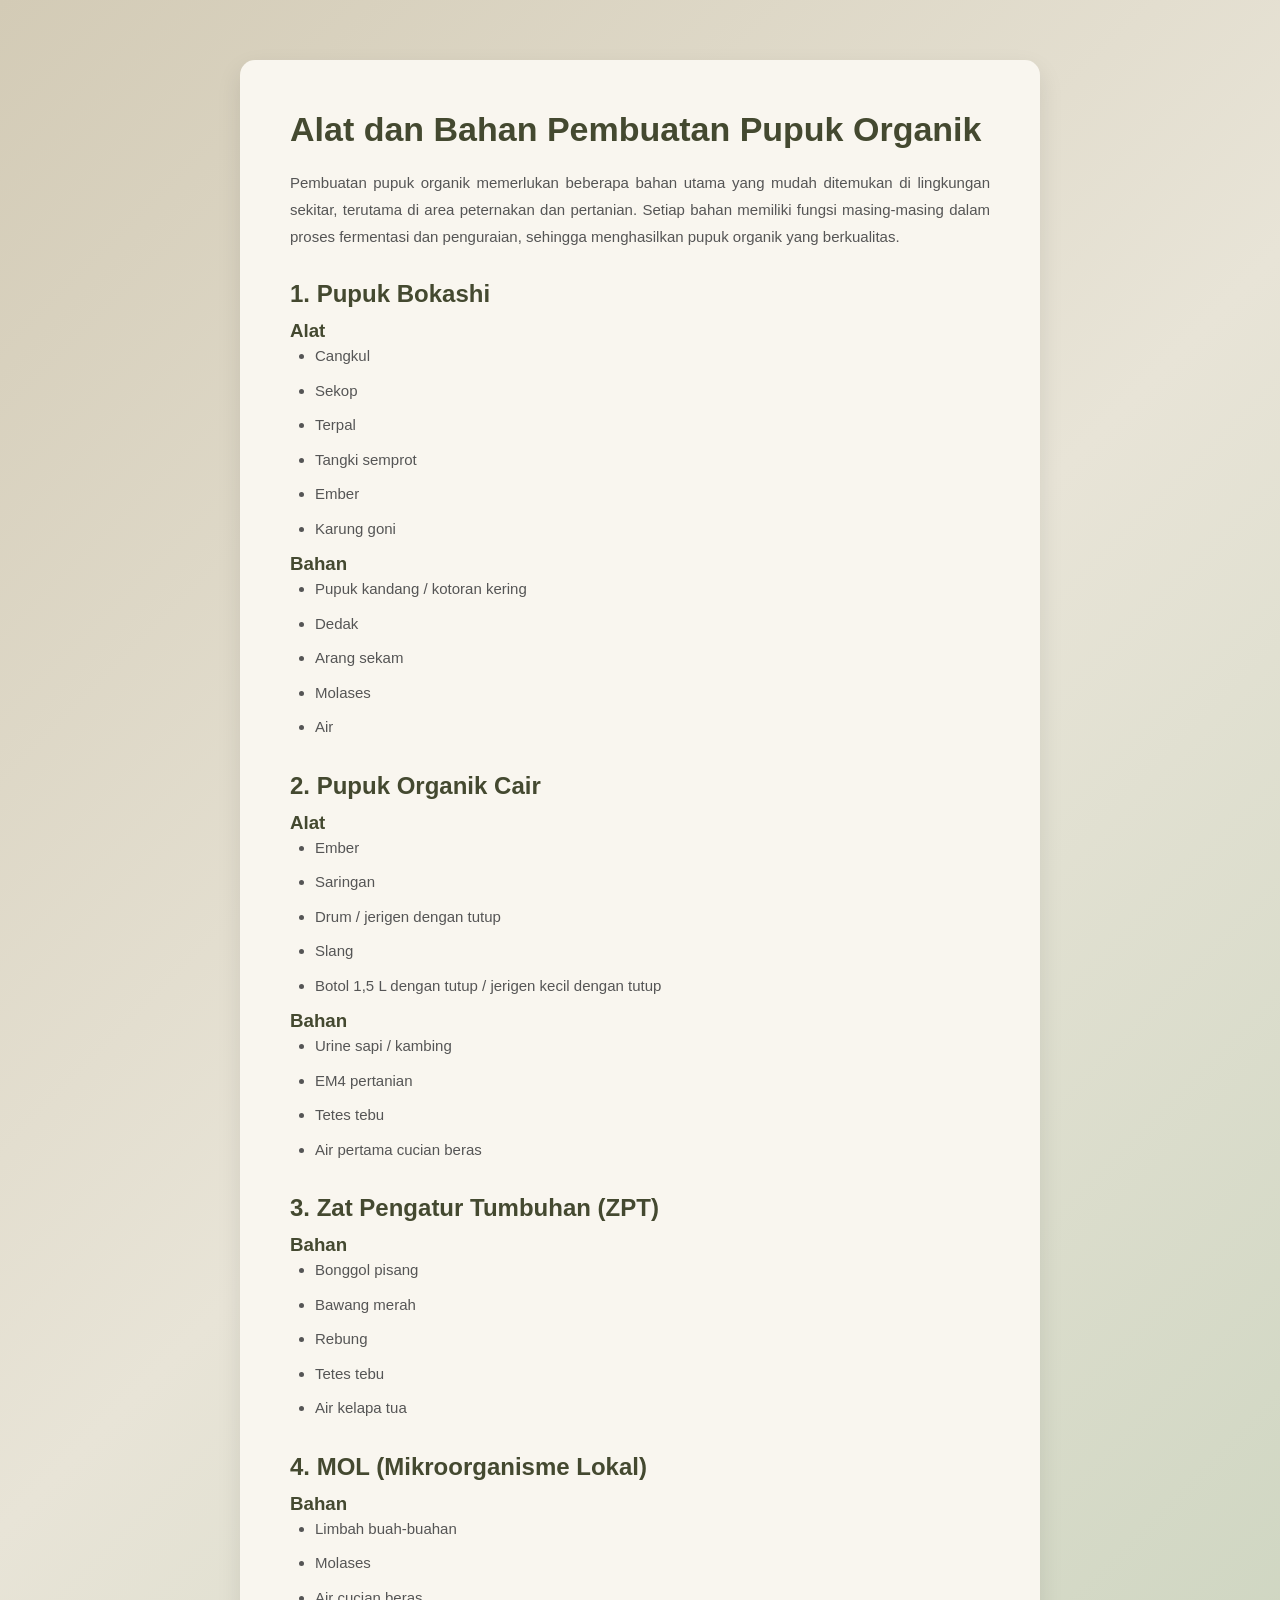
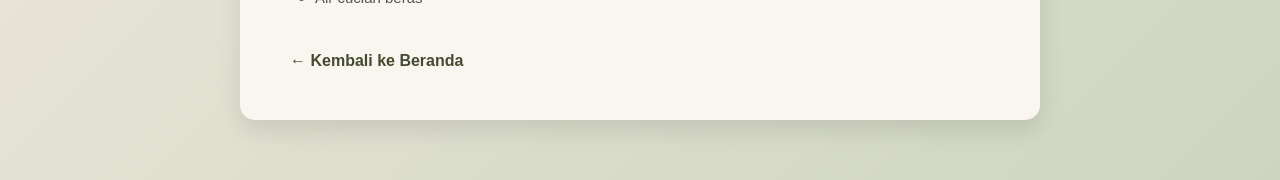
==== commit 19d1418d: "Add files via upload" ====
--- a/alatdanbahanpembuatanpupuk.html
+++ b/alatdanbahanpembuatanpupuk.html
@@ -1,27 +1,126 @@
 <!DOCTYPE html>
 <html lang="id">
+
 <head>
-<meta charset="UTF-8">
-<title>Alat Dan Bahan Pembuatan Pupuk Organik</title>
-<link rel="stylesheet" href="style.css">
+    <meta charset="UTF-8">
+    <meta name="viewport" content="width=device-width, initial-scale=1.0">
+
+    <title>Alat dan Bahan Pembuatan Pupuk Organik</title>
+
+    <link rel="stylesheet" href="style.css">
 </head>
+
 <body>
 
-<div class="artikel-detail">
-    <h1>Alat dan Bahan Pembuatan Pupuk Organik</h1>
-    <p>Pembuatan pupuk organik memerlukan beberapa bahan utama yang mudah ditemukan di lingkungan sekitar, terutama di area peternakan dan pertanian. Setiap bahan memiliki fungsi masing-masing dalam proses fermentasi dan penguraian, sehingga menghasilkan pupuk organik yang berkualitas.</p>
+    <div class="artikel-detail">
 
-    <h2>Alat yang Diperlukan</h2>
-    <ul>
-        <li><strong>Kotoran sapi kering</strong> — bahan utama sumber unsur hara dan bahan organik</li>
-        <li><strong>Dedak</strong> — sebagai sumber energi bagi mikroorganisme selama proses fermentasi</li>
-        <li><strong>Sekam bakar</strong> — membantu memperbaiki aerasi dan struktur pupuk</li>
-        <li><strong>Molase (tetes tebu)</strong> — sumber nutrisi tambahan untuk mempercepat fermentasi</li>
-        <li><strong>Dolomit</strong> — menstabilkan pH dan menambah kandungan mineral</li>
-        <li><strong>Terpal</strong> — digunakan untuk menutup adonan selama proses fermentasi berlangsung</li>
-        <li><strong>Ember</strong> — digunakan sebagai wadah untuk mencampur bahan dan menampung larutan molase.</li>
-        <li><strong>Air secukupnya</strong> — digunakan untuk melarutkan molase dan mengatur kelembapan campuran.</li>
-    </ul>
+        <h1>Alat dan Bahan Pembuatan Pupuk Organik</h1>
 
-    <a href="index.html" class="btn-kembali">← Kembali ke Beranda</a>
-</div>+        <p>
+            Pembuatan pupuk organik memerlukan beberapa bahan utama yang mudah
+            ditemukan di lingkungan sekitar, terutama di area peternakan dan
+            pertanian. Setiap bahan memiliki fungsi masing-masing dalam proses
+            fermentasi dan penguraian, sehingga menghasilkan pupuk organik
+            yang berkualitas.
+        </p>
+
+
+        <!-- =====================================================
+      1. PUPUK BOKASHI
+        ====================================================== -->
+
+        <h2>1. Pupuk Bokashi</h2>
+
+        <h3>Alat</h3>
+
+        <ul>
+            <li>Cangkul</li>
+            <li>Sekop</li>
+            <li>Terpal</li>
+            <li>Tangki semprot</li>
+            <li>Ember</li>
+            <li>Karung goni</li>
+        </ul>
+
+        <h3>Bahan</h3>
+
+        <ul>
+            <li>Pupuk kandang / kotoran kering</li>
+            <li>Dedak</li>
+            <li>Arang sekam</li>
+            <li>Molases</li>
+            <li>Air</li>
+        </ul>
+
+
+        <!-- =====================================================
+     2. PUPUK ORGANIK CAIR
+        ====================================================== -->
+
+        <h2>2. Pupuk Organik Cair</h2>
+
+        <h3>Alat</h3>
+
+        <ul>
+            <li>Ember</li>
+            <li>Saringan</li>
+            <li>Drum / jerigen dengan tutup</li>
+            <li>Slang</li>
+            <li>Botol 1,5 L dengan tutup / jerigen kecil dengan tutup</li>
+        </ul>
+
+        <h3>Bahan</h3>
+
+        <ul>
+            <li>Urine sapi / kambing</li>
+            <li>EM4 pertanian</li>
+            <li>Tetes tebu</li>
+            <li>Air pertama cucian beras</li>
+        </ul>
+
+
+        <!-- =====================================================
+     3. ZAT PENGATUR TUMBUHAN
+        ====================================================== -->
+
+        <h2>3. Zat Pengatur Tumbuhan (ZPT)</h2>
+
+        <h3>Bahan</h3>
+
+        <ul>
+            <li>Bonggol pisang</li>
+            <li>Bawang merah</li>
+            <li>Rebung</li>
+            <li>Tetes tebu</li>
+            <li>Air kelapa tua</li>
+        </ul>
+
+
+        <!-- =====================================================
+    4. MOL
+        ====================================================== -->
+
+        <h2>4. MOL (Mikroorganisme Lokal)</h2>
+
+        <h3>Bahan</h3>
+
+        <ul>
+            <li>Limbah buah-buahan</li>
+            <li>Molases</li>
+            <li>Air cucian beras</li>
+        </ul>
+
+
+        <!-- =====================================================
+             TOMBOL KEMBALI
+        ====================================================== -->
+
+        <a href="index.html" class="btn-kembali">
+            ← Kembali ke Beranda
+        </a>
+
+    </div>
+
+</body>
+</html>
+
--- a/style.css
+++ b/style.css
@@ -52,7 +52,7 @@
     top: 0;
     z-index: 1000;
 
-    box-shadow: 0 3px 10px rgba(0, 0, 0, .15);
+    box-shadow: none;
 }
 
 
@@ -77,7 +77,7 @@
 
 
 /* =========================================================
-   NAVIGATION
+   NAVIGATION DESKTOP
 ========================================================= */
 
 nav {
@@ -89,9 +89,7 @@
 nav a {
     color: white;
     text-decoration: none;
-
     font-weight: 500;
-
     transition: .3s;
 }
 
@@ -127,48 +125,58 @@
 ========================================================= */
 
 .hero {
-    min-height: 85vh;
+    min-height: 82vh;
 
     background:
         linear-gradient(
-            rgba(68, 73, 48, .75),
-            rgba(68, 73, 48, .75)
+            rgba(68, 73, 48, 0.45),
+            rgba(68, 73, 48, 0.65)
         ),
-        url("image/desa-tulungrejo.jpeg");
+        url("./image/desa-tulungrejo.jpeg");
 
     background-size: cover;
     background-position: center;
+    background-repeat: no-repeat;
 
     display: flex;
     justify-content: center;
-    align-items: center;
+    align-items: flex-start;
 
     text-align: center;
 
     color: white;
 
-    padding: 50px 20px;
+    padding: 130px 20px 80px;
+
+    position: relative;
 }
 
 .hero-text {
+    max-width: 900px;
     width: 100%;
-    max-width: 850px;
+    margin: 0 auto;
 }
 
 .hero h1 {
     font-size: 55px;
-    line-height: 1.25;
-
-    margin-bottom: 20px;
+    line-height: 1.2;
+    margin-bottom: 25px;
+
+    text-shadow:
+        0 4px 12px rgba(0, 0, 0, 0.4);
 }
 
 .hero p {
-    max-width: 700px;
-
-    margin: 0 auto;
-
-    font-size: 20px;
+    max-width: 750px;
+    margin: 0 auto 30px;
+
+    font-size: 19px;
     line-height: 1.8;
+
+    text-align: center;
+
+    text-shadow:
+        0 2px 8px rgba(0, 0, 0, 0.35);
 }
 
 
@@ -179,26 +187,33 @@
 .btn {
     display: inline-block;
 
-    margin-top: 25px;
-
-    padding: 15px 40px;
+    background: #d3cbb6;
+    color: #444930;
+
+    padding: 14px 30px;
+
+    border-radius: 50px;
+
+    text-decoration: none;
+
+    font-weight: 700;
+    font-size: 16px;
+
+    margin-top: 10px;
+
+    transition: all 0.3s ease;
+
+    box-shadow:
+        0 8px 20px rgba(0, 0, 0, 0.2);
+}
+
+.btn:hover {
+    transform: translateY(-3px);
 
     background: white;
-    color: #2563eb;
-
-    text-decoration: none;
-
-    border-radius: 50px;
-
-    font-size: 20px;
-    font-weight: bold;
-
-    transition: .3s;
-}
-
-.btn:hover {
-    background: #2563eb;
-    color: white;
+
+    box-shadow:
+        0 12px 25px rgba(0, 0, 0, 0.25);
 }
 
 
@@ -208,7 +223,6 @@
 
 .search-box {
     padding: 40px;
-
     text-align: center;
 }
 
@@ -225,7 +239,8 @@
 
     outline: none;
 
-    box-shadow: 0 5px 20px rgba(0, 0, 0, .15);
+    box-shadow:
+        0 5px 20px rgba(0, 0, 0, .15);
 
     font-size: 16px;
 }
@@ -237,9 +252,7 @@
 
 .artikel {
     width: 90%;
-
     margin: auto;
-
     padding: 30px 0;
 }
 
@@ -271,7 +284,7 @@
     border-radius: 15px;
 
     box-shadow:
-        0 10px 20px rgba(0, 0, 0, .1);
+        0 10px 20px rgba(0, .1, 0, 0);
 
     overflow: hidden;
 
@@ -314,7 +327,6 @@
 
 .content p {
     line-height: 1.8;
-
     color: #555;
 }
 
@@ -410,13 +422,11 @@
 
 #tentang-pupuk h2 {
     color: #444930;
-
     margin-bottom: 20px;
 }
 
 #tentang-pupuk h3 {
     margin-top: 30px;
-
     color: #333;
 }
 
@@ -426,7 +436,6 @@
 
 #tentang-pupuk ul {
     margin-top: 20px;
-
     padding-left: 25px;
 }
 
@@ -452,9 +461,6 @@
     width: 100%;
 }
 
-
-/* ITEM */
-
 .materi .item {
     display: flex;
 
@@ -491,13 +497,11 @@
 
 .materi .item > span {
     font-size: 35px;
-
     flex-shrink: 0;
 }
 
 .materi .item > div {
     flex: 1;
-
     min-width: 0;
 }
 
@@ -555,1140 +559,6 @@
 
     text-decoration: none !important;
 }
-
-a.btn-materi,
-a.btn-materi:visited,
-a.btn-materi:hover,
-a.btn-materi:active {
-    text-decoration: none !important;
-}
-
-
-/* =========================================================
-   FOOTER
-========================================================= */
-
-footer {
-    margin-top: 80px;
-
-    background: #444930;
-
-    color: white;
-
-    text-align: center;
-
-    padding: 50px 20px;
-}
-
-footer h3 {
-    margin-bottom: 15px;
-
-    font-size: 28px;
-}
-
-
-/* =========================================================
-   SOCIAL MEDIA
-========================================================= */
-
-.social {
-    margin: 35px 0 40px;
-
-    display: flex;
-
-    justify-content: center;
-
-    align-items: center;
-
-    flex-wrap: wrap;
-
-    gap: 20px;
-}
-
-.social a {
-    display: inline-flex;
-
-    align-items: center;
-
-    justify-content: center;
-
-    gap: 10px;
-
-    color: white;
-
-    font-size: 18px;
-
-    margin: 0 8px;
-
-    text-decoration: none;
-
-    transition: .3s;
-
-    cursor: pointer;
-}
-
-.social a i {
-    font-size: 26px;
-}
-
-.social a:hover {
-    color: #22c55e;
-
-    transform: translateY(-4px);
-}
-
-
-/* =========================================================
-   KONTAK / LOKASI / EMAIL
-========================================================= */
-
-.kontak-info {
-    margin-top: 25px;
-    display: flex;
-    flex-direction: column;
-    align-items: flex-start;   
-    width: fit-content;        
-    margin-left: auto;         
-    margin-right: auto;
-    gap: 18px;
-    line-height: 1.7;
-    font-size: 17px;
-}
-
-.kontak-info a {
-    display: flex;
-
-    align-items: flex-start;
-
-    justify-content: center;
-
-    gap: 12px;
-
-    color: white;
-
-    text-decoration: none;
-
-    transition: .3s;
-
-    max-width: 100%;
-
-    text-align: left;
-}
-
-.kontak-info a:hover {
-    color: #22c55e;
-
-    transform: translateY(-2px);
-}
-
-.kontak-info i {
-    color: #22c55e;
-
-    font-size: 22px;
-
-    width: 28px;
-
-    flex-shrink: 0;
-
-    line-height: 1.6;
-
-    margin-top: 2px;
-}
-
-
-/* =========================================================
-   COPYRIGHT
-========================================================= */
-
-.copyright {
-    margin-top: 35px;
-
-    font-size: 15px;
-
-    opacity: .8;
-}
-
-
-/* =========================================================
-   BACK TO TOP
-========================================================= */
-
-#topBtn {
-    position: fixed;
-
-    right: 25px;
-
-    bottom: 25px;
-
-    width: 50px;
-
-    height: 50px;
-
-    border: none;
-
-    border-radius: 50%;
-
-    background: #444930;
-
-    color: white;
-
-    font-size: 22px;
-
-    cursor: pointer;
-
-    display: none;
-
-    box-shadow:
-        0 5px 15px rgba(0, 0, 0, .3);
-
-    z-index: 999;
-}
-
-#topBtn:hover {
-    background: #5d6242;
-}
-
-
-/* =========================================================
-   DARK MODE
-========================================================= */
-
-.dark {
-    background: #111827;
-
-    color: white;
-}
-
-.dark .card {
-    background: #1f2937;
-
-    color: white;
-}
-
-.dark .tentang {
-    background: #1f2937;
-}
-
-.dark .search-box input {
-    background: #374151;
-
-    color: white;
-}
-
-
-/* =========================================================
-   ARTIKEL DETAIL
-========================================================= */
-
-.artikel-detail {
-    width: calc(100% - 40px);
-
-    max-width: 800px;
-
-    margin: 60px auto;
-
-    background: #f9f6ef;
-
-    padding: 50px;
-
-    border-radius: 15px;
-
-    box-shadow:
-        0 10px 25px rgba(0, 0, 0, .1);
-}
-
-.artikel-detail h1 {
-    color: #444930;
-
-    font-size: 34px;
-
-    margin-bottom: 20px;
-}
-
-.artikel-detail h2 {
-    color: #444930;
-
-    font-size: 24px;
-
-    margin-top: 30px;
-
-    margin-bottom: 12px;
-
-    border-left: 5px solid #444930;
-
-    padding-left: 12px;
-}
-
-.artikel-detail p {
-    line-height: 1.9;
-
-    color: #555;
-
-    text-align: justify;
-
-    margin-bottom: 15px;
-}
-
-.artikel-detail ul {
-    padding-left: 25px;
-
-    margin-bottom: 10px;
-}
-
-.artikel-detail ul li {
-    line-height: 1.9;
-
-    color: #555;
-
-    margin-bottom: 6px;
-}
-
-.btn-kembali {
-    display: inline-block;
-
-    margin-top: 30px;
-
-    color: #444930;
-
-    font-weight: 600;
-
-    text-decoration: none;
-
-    transition: .3s;
-}
-
-.btn-kembali:hover {
-    color: #5d6242;
-
-    padding-left: 5px;
-}
-
-
-/* =========================================================
-   TABLET
-========================================================= */
-
-@media (max-width: 900px) {
-
-    header {
-        padding: 15px 5%;
-    }
-
-    .logo {
-        font-size: 24px;
-    }
-
-    .hero h1 {
-        font-size: 42px;
-    }
-
-    .hero p {
-        font-size: 17px;
-    }
-}
-
-
-/* =========================================================
-   HP
-========================================================= */
-
-@media (max-width: 768px) {
-
-    /* -------------------------
-       HEADER HP
-    ------------------------- */
-
-    header {
-        width: 100%;
-
-        padding: 14px 20px;
-
-        min-height: 70px;
-
-        display: flex;
-
-        justify-content: space-between;
-
-        align-items: center;
-
-        position: sticky;
-
-        top: 0;
-
-        z-index: 10000;
-    }
-
-
-    /* LOGO HP */
-
-    .logo {
-        display: flex;
-
-        align-items: center;
-
-        font-size: 22px;
-
-        line-height: 1.2;
-
-        white-space: nowrap;
-    }
-
-    .logo i {
-        font-size: 22px;
-
-        margin-right: 7px;
-    }
-
-
-    /* HAMBURGER HP */
-
-    .menu-toggle {
-        display: flex;
-
-        align-items: center;
-
-        justify-content: center;
-
-        width: 45px;
-
-        height: 45px;
-
-        padding: 0;
-
-        flex-shrink: 0;
-
-        background: transparent;
-
-        border: none;
-
-        color: white;
-
-        font-size: 28px;
-
-        cursor: pointer;
-    }
-
-
-    /* NAV HP */
-
-    header nav {
-        display: none;
-
-        position: absolute;
-
-        top: 100%;
-
-        left: 0;
-
-        width: 100%;
-
-        background: #444930;
-
-        flex-direction: column;
-
-        align-items: center;
-
-        gap: 0;
-
-        padding: 10px 0;
-
-        box-shadow:
-            0 8px 15px rgba(0, 0, 0, .3);
-    }
-
-
-    /* MENU AKTIF */
-
-    header nav.active {
-        display: flex;
-    }
-
-    header nav a {
-        display: block;
-
-        width: 100%;
-
-        padding: 15px 20px;
-
-        color: white;
-
-        text-decoration: none;
-
-        text-align: center;
-
-        font-size: 16px;
-    }
-
-    header nav a:hover {
-        background: rgba(255, 255, 255, .1);
-    }
-
-
-    /* -------------------------
-       HERO HP
-    ------------------------- */
-
-    .hero {
-        min-height: 75vh;
-
-        padding: 50px 20px;
-    }
-
-    .hero-text {
-        width: 100%;
-    }
-
-    .hero h1 {
-        font-size: 32px;
-
-        line-height: 1.3;
-
-        margin-bottom: 20px;
-    }
-
-    .hero p {
-        font-size: 16px;
-
-        line-height: 1.7;
-    }
-
-
-    /* -------------------------
-       BUTTON HERO
-    ------------------------- */
-
-    .btn {
-        font-size: 16px;
-
-        padding: 13px 28px;
-    }
-
-
-    /* -------------------------
-       SEARCH
-    ------------------------- */
-
-    .search-box {
-        padding: 30px 15px;
-    }
-
-    .search-box input {
-        width: 95%;
-
-        font-size: 14px;
-
-        padding: 14px;
-    }
-
-
-    /* -------------------------
-       ARTIKEL
-    ------------------------- */
-
-    .artikel {
-        width: calc(100% - 30px);
-
-        padding: 25px 0;
-    }
-
-    .artikel h2 {
-        font-size: 30px;
-
-        margin-bottom: 30px;
-    }
-
-    .artikel-grid {
-        grid-template-columns: 1fr;
-
-        gap: 25px;
-    }
-
-    .card {
-        border-radius: 18px;
-    }
-
-    .card img {
-        height: 200px;
-    }
-
-    .content {
-        padding: 18px;
-    }
-
-    .content h3 {
-        font-size: 20px;
-
-        line-height: 1.4;
-    }
-
-    .content p {
-        font-size: 15px;
-
-        line-height: 1.7;
-    }
-
-
-    /* -------------------------
-       TENTANG WEBSITE
-    ------------------------- */
-
-    .tentang {
-        width: calc(100% - 30px);
-
-        max-width: 500px;
-
-        margin: 40px auto;
-
-        padding: 35px 25px;
-
-        border-radius: 25px;
-    }
-
-    .tentang h2 {
-        font-size: 30px;
-
-        line-height: 1.3;
-
-        margin-bottom: 25px;
-
-        text-align: center;
-    }
-
-    .tentang p {
-        width: 100%;
-
-        font-size: 16px;
-
-        line-height: 1.8;
-
-        text-align: justify;
-
-        overflow-wrap: break-word;
-    }
-
-
-    /* -------------------------
-       TENTANG PUPUK
-    ------------------------- */
-
-    #tentang-pupuk {
-        width: calc(100% - 30px);
-
-        max-width: 500px;
-
-        margin: 40px auto;
-
-        padding: 35px 25px;
-
-        border-radius: 25px;
-
-        overflow: visible;
-    }
-
-    #tentang-pupuk h2 {
-        text-align: center;
-
-        font-size: 30px;
-
-        line-height: 1.3;
-
-        margin-bottom: 25px;
-    }
-
-    #tentang-pupuk > p {
-        text-align: justify;
-
-        font-size: 16px;
-
-        line-height: 1.8;
-
-        margin-bottom: 35px;
-
-        overflow-wrap: break-word;
-    }
-
-    #tentang-pupuk h3 {
-        text-align: center;
-
-        font-size: 22px;
-
-        line-height: 1.4;
-
-        margin-bottom: 30px;
-    }
-
-
-    /* =====================================================
-       MATERI HP
-    ===================================================== */
-
-    .materi {
-        width: 100%;
-
-        display: flex;
-
-        flex-direction: column;
-
-        align-items: center;
-
-        gap: 22px;
-
-        margin-top: 25px;
-
-        padding: 0;
-    }
-
-    .materi .item {
-        width: 100%;
-
-        max-width: 500px;
-
-        display: flex;
-
-        align-items: flex-start;
-
-        gap: 15px;
-
-        padding: 25px 20px;
-
-        box-sizing: border-box;
-
-        border-radius: 22px;
-
-        background: white;
-    }
-
-    .materi .item > span {
-        flex-shrink: 0;
-
-        font-size: 30px;
-
-        width: 45px;
-
-        text-align: center;
-    }
-
-    .materi .item > div {
-        flex: 1;
-
-        min-width: 0;
-    }
-
-    .materi .item h4 {
-        margin: 0 0 12px;
-
-        font-size: 20px;
-
-        line-height: 1.4;
-
-        color: #444930;
-    }
-
-    .materi .item p {
-        margin: 0;
-
-        font-size: 15px;
-
-        line-height: 1.7;
-
-        color: #555;
-
-        text-align: left;
-
-        overflow-wrap: break-word;
-    }
-
-
-    /* BUTTON MATERI HP */
-
-    .materi .item .btn-materi {
-        display: inline-block;
-
-        margin-top: 18px;
-
-        padding: 12px 20px;
-
-        background: #444930;
-
-        color: white;
-
-        font-size: 14px;
-
-        font-weight: 600;
-
-        line-height: 1.3;
-
-        border: none;
-
-        border-radius: 10px;
-
-        text-decoration: none !important;
-
-        white-space: nowrap;
-
-        cursor: pointer;
-    }
-
-    .materi .item .btn-materi:hover {
-        background: #5b6042;
-
-        color: white;
-
-        text-decoration: none;
-    }
-
-
-    /* -------------------------
-       ARTIKEL DETAIL
-    ------------------------- */
-
-    .artikel-detail {
-        width: calc(100% - 30px);
-
-        max-width: none;
-
-        margin: 25px auto;
-
-        padding: 25px 20px;
-
-        border-radius: 18px;
-    }
-
-    .artikel-detail h1 {
-        font-size: 26px;
-
-        line-height: 1.4;
-    }
-
-    .artikel-detail h2 {
-        font-size: 20px;
-
-        line-height: 1.4;
-    }
-
-    .artikel-detail p,
-    .artikel-detail li {
-        font-size: 15px;
-
-        line-height: 1.8;
-    }
-
-
-    /* =====================================================
-   FOOTER HP
-===================================================== */
-
-footer {
-    padding: 40px 15px;
-    margin-top: 50px;
-}
-
-footer h3 {
-    font-size: 23px;
-    line-height: 1.4;
-}
-
-
-/* SOSMED TETAP SEJAJAR */
-
-.social {
-    display: flex;
-
-    flex-direction: row;
-
-    justify-content: center;
-
-    align-items: center;
-
-    flex-wrap: wrap;
-
-    gap: 22px;
-
-    margin: 30px 0 35px;
-}
-
-.social a {
-    display: inline-flex;
-
-    align-items: center;
-
-    gap: 7px;
-
-    margin: 0;
-
-    font-size: 16px;
-}
-
-.social a i {
-    font-size: 23px;
-}
-
-
-/* LOKASI + EMAIL */
-
-.kontak-info {
-    display: flex;
-    flex-direction: row;
-    justify-content: flex-start;   /* ganti dari center */
-    align-items: center;
-    flex-wrap: wrap;
-    gap: 20px;
-    font-size: 14px;
-
-    width: fit-content;            /* bungkus rapat ke konten terlebar */
-    margin-left: auto;             /* lalu center-kan sebagai satu blok */
-    margin-right: auto;
-}
-
-.kontak-info a {
-    display: inline-flex;
-    align-items: flex-start;
-    justify-content: flex-start;   /* ganti dari center */
-    text-align: left;
-    width: auto;
-    max-width: 100%;
-    font-size: 14px;
-    line-height: 1.6;
-    overflow-wrap: anywhere;
-}
-.kontak-info i {
-    font-size: 20px;
-
-    width: auto;
-
-    flex-shrink: 0;
-
-    margin-top: 2px;
-}
-
-   footer .kontak-info i.fa-envelope {
-    margin-top: 5px !important;   /* naikkan angka ini kalau masih kurang */
-}
-
-
-/* COPYRIGHT */
-
-.copyright {
-    font-size: 12px;
-
-    line-height: 1.6;
-
-    margin-top: 30px;
-}
-
-    /* -------------------------
-       BACK TO TOP
-    ------------------------- */
-
-    #topBtn {
-        right: 15px;
-
-        bottom: 15px;
-
-        width: 45px;
-
-        height: 45px;
-    }
-}
-
-
-/* =========================================================
-   HP KECIL
-========================================================= */
-
-@media (max-width: 480px) {
-
-    header {
-        padding: 13px 16px;
-    }
-
-
-    /* LOGO */
-
-    .logo {
-        font-size: 20px;
-
-        white-space: nowrap;
-    }
-
-    .logo i {
-        font-size: 20px;
-
-        margin-right: 6px;
-    }
-
-
-    /* HAMBURGER */
-
-    .menu-toggle {
-        width: 42px;
-
-        height: 42px;
-
-        font-size: 26px;
-    }
-
-
-    /* HERO */
-
-    .hero {
-        min-height: 75vh;
-
-        padding: 40px 18px;
-    }
-
-    .hero h1 {
-        font-size: 30px;
-
-        line-height: 1.3;
-    }
-
-    .hero p {
-        font-size: 15px;
-
-        line-height: 1.7;
-    }
-
-
-    /* MATERI */
-
-    .materi {
-        gap: 20px;
-    }
-
-    .materi .item {
-        width: 100%;
-
-        padding: 22px 18px;
-
-        gap: 14px;
-
-        border-radius: 20px;
-    }
-
-    .materi .item > span {
-        width: 38px;
-
-        font-size: 28px;
-    }
-
-    .materi .item h4 {
-        font-size: 19px;
-
-        line-height: 1.4;
-
-        margin-bottom: 10px;
-    }
-
-    .materi .item p {
-        font-size: 14px;
-
-        line-height: 1.7;
-    }
-
-    .materi .item .btn-materi {
-        padding: 10px 16px;
-
-        font-size: 13px;
-
-        margin-top: 16px;
-    }
-
-
-    /* TENTANG */
-
-    .tentang {
-        width: calc(100% - 20px);
-
-        padding: 30px 20px;
-    }
-
-    .tentang h2 {
-        font-size: 27px;
-    }
-
-    .tentang p {
-        font-size: 15px;
-    }
-
-
-    /* TENTANG PUPUK */
-
-    #tentang-pupuk {
-        width: calc(100% - 20px);
-
-        padding: 30px 20px;
-    }
-
-    #tentang-pupuk h2 {
-        font-size: 27px;
-    }
-
-    #tentang-pupuk > p {
-        font-size: 15px;
-    }
-
-    #tentang-pupuk h3 {
-        font-size: 20px;
-    }
-
-
-    /* ARTIKEL DETAIL */
-
-    .artikel-detail {
-        width: calc(100% - 20px);
-
-        padding: 25px 18px;
-
-        margin: 25px auto;
-    }
-
-    .artikel-detail h1 {
-        font-size: 25px;
-    }
-
-    .artikel-detail h2 {
-        font-size: 20px;
-    }
-
-    .artikel-detail p {
-        font-size: 15px;
-
-        line-height: 1.8;
-    }
-
-
-    /* FOOTER HP KECIL */
-
-    footer {
-        padding: 35px 15px;
-    }
-
-    footer h3 {
-        font-size: 22px;
-    }
-
-    .social a {
-        font-size: 16px;
-    }
-
-    .social a i {
-        font-size: 23px;
-    }
-
-    .kontak-info a {
-        font-size: 14px;
-    }
-
-    .copyright {
-        font-size: 12px;
-    }
-}
-
-
-/* =========================================================
-   BUTTON MATERI - HILANGKAN GARIS BAWAH
-========================================================= */
 
 a.btn-materi,
 a.btn-materi:visited,
@@ -1698,90 +568,902 @@
     text-decoration: none !important;
 }
 
-/* =========================================================
-   FIX FOOTER SOSMED SEJAJAR
-========================================================= */
-
-footer .social {
-    display: flex !important;
-    flex-direction: row !important;
-    justify-content: center !important;
-    align-items: center !important;
-    flex-wrap: wrap !important;
-    gap: 18px !important;
-    margin: 25px 0 30px !important;
-}
-
-footer .social a {
-    display: inline-flex !important;
-    align-items: center !important;
-    width: auto !important;
-    margin: 0 !important;
-    font-size: 15px !important;
-}
-
-footer .social a i {
-    font-size: 22px !important;
-}
-
-
-/* LOKASI + EMAIL */
-
-footer .kontak-info {
-    display: flex !important;
-    flex-direction: column !important;
-    align-items: flex-start !important;
-    justify-content: center !important;
-    gap: 18px !important;
-    width: fit-content !important;
-    max-width: 90% !important;
-    margin: 0 auto !important;
-}
-
-footer .kontak-info a {
-    display: inline-flex !important;
-    flex-direction: row !important;
-    align-items: flex-start !important;   /* ganti dari flex-start */
-    text-align: left !important;
-    width: auto !important;
-    margin: 0 !important;
-    gap: 12px !important;
-    text-decoration: none !important;
-    line-height: 1.5 !important;
-}
-
-footer .kontak-info i {
-    display: inline-flex !important;
-    align-items: center !important;
-    justify-content: center !important;
-    width: 24px !important;
-    height: 1.5em !important;
-    flex-shrink: 0 !important;
-    font-size: 20px !important;
-    margin-top: 0 !important;   /* hapus offset manual */
-}
-
-footer .kontak-info i.fa-envelope {
-    margin-top: 0px !important;
-}
-
-
-/* HP */
+
+/* =========================================================
+   FOOTER
+========================================================= */
+
+footer {
+    margin-top: 80px;
+
+    background: #444930;
+
+    color: white;
+
+    text-align: center;
+
+    padding: 50px 20px;
+}
+
+footer h3 {
+    margin-bottom: 15px;
+
+    font-size: 28px;
+}
+
+
+/* =========================================================
+   SOCIAL MEDIA
+========================================================= */
+
+.social {
+    margin: 35px 0 40px;
+
+    display: flex;
+
+    justify-content: center;
+
+    align-items: center;
+
+    flex-wrap: wrap;
+
+    gap: 20px;
+}
+
+.social a {
+    display: inline-flex;
+
+    align-items: center;
+
+    justify-content: center;
+
+    gap: 10px;
+
+    color: white;
+
+    font-size: 18px;
+
+    margin: 0 8px;
+
+    text-decoration: none;
+
+    transition: .3s;
+
+    cursor: pointer;
+}
+
+.social a i {
+    font-size: 26px;
+}
+
+.social a:hover {
+    color: #22c55e;
+    transform: translateY(-4px);
+}
+
+
+/* =========================================================
+   KONTAK / LOKASI / EMAIL
+========================================================= */
+
+.kontak-info {
+    margin-top: 25px;
+
+    display: flex;
+
+    flex-direction: column;
+
+    align-items: flex-start;
+
+    width: fit-content;
+
+    margin-left: auto;
+    margin-right: auto;
+
+    gap: 18px;
+
+    line-height: 1.7;
+
+    font-size: 17px;
+}
+
+.kontak-info a {
+    display: flex;
+
+    align-items: flex-start;
+
+    justify-content: center;
+
+    gap: 12px;
+
+    color: white;
+
+    text-decoration: none;
+
+    transition: .3s;
+
+    max-width: 100%;
+
+    text-align: left;
+}
+
+.kontak-info a:hover {
+    color: #22c55e;
+    transform: translateY(-2px);
+}
+
+.kontak-info i {
+    color: #22c55e;
+
+    font-size: 22px;
+
+    width: 28px;
+
+    flex-shrink: 0;
+
+    line-height: 1.6;
+
+    margin-top: 2px;
+}
+
+
+/* =========================================================
+   COPYRIGHT
+========================================================= */
+
+.copyright {
+    margin-top: 35px;
+
+    font-size: 15px;
+
+    opacity: .8;
+}
+
+
+/* =========================================================
+   BACK TO TOP
+========================================================= */
+
+#topBtn {
+    position: fixed;
+
+    right: 25px;
+    bottom: 25px;
+
+    width: 50px;
+    height: 50px;
+
+    border: none;
+
+    border-radius: 50%;
+
+    background: #444930;
+
+    color: white;
+
+    font-size: 22px;
+
+    cursor: pointer;
+
+    display: none;
+
+    box-shadow:
+        0 5px 15px rgba(0, 0, 0, .3);
+
+    z-index: 999;
+}
+
+#topBtn:hover {
+    background: #5d6242;
+}
+
+
+/* =========================================================
+   DARK MODE
+========================================================= */
+
+.dark {
+    background: #111827;
+    color: white;
+}
+
+.dark .card {
+    background: #1f2937;
+    color: white;
+}
+
+.dark .tentang {
+    background: #1f2937;
+}
+
+.dark .search-box input {
+    background: #374151;
+    color: white;
+}
+
+
+/* =========================================================
+   ARTIKEL DETAIL
+========================================================= */
+
+.artikel-detail {
+    width: calc(100% - 40px);
+
+    max-width: 800px;
+
+    margin: 60px auto;
+
+    background: #f9f6ef;
+
+    padding: 50px;
+
+    border-radius: 15px;
+
+    box-shadow:
+        0 10px 25px rgba(0, 0, 0, .1);
+}
+
+.artikel-detail h1 {
+    color: #444930;
+
+    font-size: 34px;
+
+    margin-bottom: 20px;
+}
+
+.artikel-detail h2 {
+    color: #444930;
+
+    font-size: 24px;
+
+    margin-top: 30px;
+
+    margin-bottom: 12px;
+
+    border-left: 5px solid #444930;
+
+    padding-left: 12px;
+}
+
+.artikel-detail p {
+    line-height: 1.9;
+
+    color: #555;
+
+    text-align: justify;
+
+    margin-bottom: 15px;
+}
+
+.artikel-detail ul {
+    padding-left: 25px;
+    margin-bottom: 10px;
+}
+
+.artikel-detail ul li {
+    line-height: 1.9;
+
+    color: #555;
+
+    margin-bottom: 6px;
+}
+
+.btn-kembali {
+    display: inline-block;
+
+    margin-top: 30px;
+
+    color: #444930;
+
+    font-weight: 600;
+
+    text-decoration: none;
+
+    transition: .3s;
+}
+
+.btn-kembali:hover {
+    color: #5d6242;
+    padding-left: 5px;
+}
+
+
+/* =========================================================
+   TABLET
+========================================================= */
+
+@media (max-width: 900px) {
+
+    header {
+        padding: 15px 5%;
+    }
+
+    .logo {
+        font-size: 24px;
+    }
+
+    .hero h1 {
+        font-size: 42px;
+    }
+
+    .hero p {
+        font-size: 17px;
+    }
+}
+
+
+/* =========================================================
+   HP
+========================================================= */
 
 @media (max-width: 768px) {
 
+    /* =====================================================
+       HEADER HP
+    ===================================================== */
+
+    header {
+        width: 100%;
+
+        min-height: 70px;
+
+        padding: 14px 20px;
+
+        display: flex;
+
+        justify-content: space-between;
+
+        align-items: center;
+
+        position: sticky;
+
+        top: 0;
+
+        z-index: 10000;
+
+        margin: 0;
+        border: 0;
+        box-shadow: none;
+    }
+
+
+    /* LOGO */
+
+    .logo {
+        display: flex;
+
+        align-items: center;
+
+        font-size: 22px;
+
+        line-height: 1.2;
+
+        white-space: nowrap;
+    }
+
+    .logo i {
+        font-size: 22px;
+
+        margin-right: 7px;
+    }
+
+
+    /* =====================================================
+       HAMBURGER
+    ===================================================== */
+
+    .menu-toggle {
+        display: flex;
+
+        align-items: center;
+        justify-content: center;
+
+        width: 45px;
+        height: 45px;
+
+        padding: 0;
+
+        flex-shrink: 0;
+
+        background: transparent;
+
+        border: none;
+
+        color: white;
+
+        font-size: 28px;
+
+        cursor: pointer;
+
+        z-index: 2000;
+    }
+
+
+    /* =====================================================
+       NAV MOBILE
+    ===================================================== */
+
+    header nav {
+        display: none;
+
+        position: absolute;
+
+        top: 100%;
+        left: 0;
+
+        width: 100%;
+
+        background: #444930;
+
+        flex-direction: column;
+
+        align-items: center;
+
+        gap: 0;
+
+        padding: 10px 0;
+
+        box-shadow:
+            0 8px 15px rgba(0, 0, 0, .3);
+    }
+
+    header nav.active {
+        display: flex;
+    }
+
+    header nav a {
+        display: block;
+
+        width: 100%;
+
+        padding: 15px 20px;
+
+        color: white;
+
+        text-decoration: none;
+
+        text-align: center;
+
+        font-size: 16px;
+    }
+
+    header nav a:hover {
+        background: rgba(255, 255, 255, .1);
+    }
+
+
+    /* =====================================================
+       HERO HP
+    ===================================================== */
+
+.hero {
+    min-height: 78vh;
+
+    margin-top: 0;
+
+    border: none;
+
+    padding: 70px 20px 60px;
+
+    display: flex;
+
+    align-items: center;
+
+    justify-content: center;
+
+    text-align: center;
+
+    color: white;
+
+    background-image:
+        linear-gradient(
+            rgba(68, 73, 48, 0.45),
+            rgba(68, 73, 48, 0.65)
+        ),
+        url("./image/desa-tulungrejo.jpeg");
+
+    background-size: cover;
+
+    background-position: center center;
+
+    background-repeat: no-repeat;
+}
+
+    .hero-text {
+        width: 100%;
+
+        max-width: 100%;
+
+        margin: 0 auto;
+    }
+
+    .hero h1 {
+        font-size: 32px;
+
+        line-height: 1.25;
+
+        margin-bottom: 20px;
+
+        text-shadow:
+            0 3px 10px rgba(0, 0, 0, 0.45);
+    }
+
+    .hero p {
+        max-width: 100%;
+
+        font-size: 15px;
+
+        line-height: 1.7;
+
+        margin: 0 auto 25px;
+
+        text-align: center;
+
+        text-shadow:
+            0 2px 8px rgba(0, 0, 0, 0.4);
+    }
+
+    .btn {
+        font-size: 15px;
+
+        padding: 13px 25px;
+    }
+
+
+    /* =====================================================
+       SEARCH
+    ===================================================== */
+
+    .search-box {
+        padding: 30px 15px;
+    }
+
+    .search-box input {
+        width: 95%;
+
+        font-size: 14px;
+
+        padding: 14px;
+    }
+
+
+    /* =====================================================
+       ARTIKEL
+    ===================================================== */
+
+    .artikel {
+        width: calc(100% - 30px);
+
+        padding: 25px 0;
+    }
+
+   .artikel-detail h2 {
+    color: #444930;
+    font-size: 28px;
+    margin-top: 35px;
+    margin-bottom: 15px;
+    padding-left: 0;
+    border-left: none;
+}
+
+    .artikel-grid {
+        grid-template-columns: 1fr;
+
+        gap: 25px;
+    }
+
+    .card {
+        border-radius: 18px;
+    }
+
+    .card img {
+        height: 200px;
+    }
+
+    .content {
+        padding: 18px;
+    }
+
+    .content h3 {
+        font-size: 20px;
+
+        line-height: 1.4;
+    }
+
+    .content p {
+        font-size: 15px;
+
+        line-height: 1.7;
+    }
+
+
+    /* =====================================================
+       TENTANG WEBSITE
+    ===================================================== */
+
+    .tentang {
+        width: calc(100% - 30px);
+
+        max-width: 500px;
+
+        margin: 40px auto;
+
+        padding: 35px 25px;
+
+        border-radius: 25px;
+    }
+
+    .tentang h2 {
+        font-size: 30px;
+
+        line-height: 1.3;
+
+        margin-bottom: 25px;
+
+        text-align: center;
+    }
+
+    .tentang p {
+        width: 100%;
+
+        font-size: 16px;
+
+        line-height: 1.8;
+
+        text-align: justify;
+
+        overflow-wrap: break-word;
+    }
+
+
+    /* =====================================================
+       TENTANG PUPUK
+    ===================================================== */
+
+    #tentang-pupuk {
+        width: calc(100% - 30px);
+
+        max-width: 500px;
+
+        margin: 40px auto;
+
+        padding: 35px 25px;
+
+        border-radius: 25px;
+    }
+
+    #tentang-pupuk h2 {
+        text-align: center;
+
+        font-size: 30px;
+
+        line-height: 1.3;
+
+        margin-bottom: 25px;
+    }
+
+    #tentang-pupuk > p {
+        text-align: justify;
+
+        font-size: 16px;
+
+        line-height: 1.8;
+
+        margin-bottom: 35px;
+
+        overflow-wrap: break-word;
+    }
+
+    #tentang-pupuk h3 {
+        text-align: center;
+
+        font-size: 22px;
+
+        line-height: 1.4;
+
+        margin-bottom: 30px;
+    }
+
+
+    /* =====================================================
+       MATERI HP
+    ===================================================== */
+
+    .materi {
+        width: 100%;
+
+        display: flex;
+
+        flex-direction: column;
+
+        align-items: center;
+
+        gap: 22px;
+
+        margin-top: 25px;
+
+        padding: 0;
+    }
+
+    .materi .item {
+        width: 100%;
+
+        max-width: 500px;
+
+        display: flex;
+
+        align-items: flex-start;
+
+        gap: 15px;
+
+        padding: 25px 20px;
+
+        border-radius: 22px;
+
+        background: white;
+    }
+
+    .materi .item > span {
+        flex-shrink: 0;
+
+        font-size: 30px;
+
+        width: 45px;
+
+        text-align: center;
+    }
+
+    .materi .item > div {
+        flex: 1;
+
+        min-width: 0;
+    }
+
+    .materi .item h4 {
+        margin: 0 0 12px;
+
+        font-size: 20px;
+
+        line-height: 1.4;
+
+        color: #444930;
+    }
+
+    .materi .item p {
+        margin: 0;
+
+        font-size: 15px;
+
+        line-height: 1.7;
+
+        color: #555;
+
+        text-align: left;
+
+        overflow-wrap: break-word;
+    }
+
+    .materi .item .btn-materi {
+        display: inline-block;
+
+        margin-top: 18px;
+
+        padding: 12px 20px;
+
+        background: #444930;
+
+        color: white;
+
+        font-size: 14px;
+
+        font-weight: 600;
+
+        line-height: 1.3;
+
+        border: none;
+
+        border-radius: 10px;
+
+        text-decoration: none !important;
+
+        white-space: nowrap;
+
+        cursor: pointer;
+    }
+
+    .materi .item .btn-materi:hover {
+        background: #5b6042;
+
+        color: white;
+    }
+
+
+    /* =====================================================
+       ARTIKEL DETAIL
+    ===================================================== */
+
+    .artikel-detail {
+        width: calc(100% - 30px);
+
+        max-width: none;
+
+        margin: 25px auto;
+
+        padding: 25px 20px;
+
+        border-radius: 18px;
+    }
+
+    .artikel-detail h1 {
+        font-size: 30px;
+        color: #444930;
+        margin-bottom: 15px;
+        padding-left: 0;
+        border-left: none;
+    }
+
+   .artikel-detail h2 {
+    color: #444930;
+    font-size: 28px;
+    margin-top: 35px;
+    margin-bottom: 15px;
+    padding-left: 0;
+    border-left: none;
+}
+    }
+
+    .artikel-detail p,
+    .artikel-detail li {
+        font-size: 15px;
+
+        line-height: 1.8;
+    }
+
+
+    /* =====================================================
+       FOOTER HP
+    ===================================================== */
+
+    footer {
+        padding: 40px 15px;
+
+        margin-top: 50px;
+    }
+
+    footer h3 {
+        font-size: 23px;
+
+        line-height: 1.4;
+    }
+
+
+    /* SOCIAL MEDIA */
+
     footer .social {
-        display: flex !important;
-        flex-direction: row !important;
-        justify-content: center !important;
-        align-items: center !important;
-        flex-wrap: wrap !important;
-        gap: 18px !important;
+        display: flex;
+
+        flex-direction: row;
+
+        justify-content: center;
+
+        align-items: center;
+
+        flex-wrap: wrap;
+
+        gap: 18px;
+
+        margin: 25px 0 30px;
     }
 
     footer .social a {
-        width: auto !important;
-        margin: 0 !important;
+        display: inline-flex;
+
+        align-items: center;
+
+        width: auto;
+
+        margin: 0;
+
         font-size: 15px;
     }
 
@@ -1789,11 +1471,326 @@
         font-size: 22px;
     }
 
-}
-
-/* =========================================
-   BACKGROUND HALAMAN DOKUMENTASI
-========================================= */
+
+    /* KONTAK */
+
+    footer .kontak-info {
+        display: flex;
+
+        flex-direction: column;
+
+        align-items: flex-start;
+
+        justify-content: center;
+
+        gap: 18px;
+
+        width: fit-content;
+
+        max-width: 90%;
+
+        margin: 0 auto;
+    }
+
+    footer .kontak-info a {
+        display: inline-flex;
+
+        flex-direction: row;
+
+        align-items: flex-start;
+
+        justify-content: flex-start;
+
+        text-align: left;
+
+        width: auto;
+
+        max-width: 100%;
+
+        margin: 0;
+
+        gap: 12px;
+
+        font-size: 14px;
+
+        line-height: 1.5;
+
+        text-decoration: none;
+
+        overflow-wrap: anywhere;
+    }
+
+    footer .kontak-info i {
+        display: inline-flex;
+
+        align-items: center;
+
+        justify-content: center;
+
+        width: 24px;
+
+        height: 1.5em;
+
+        flex-shrink: 0;
+
+        font-size: 20px;
+
+        margin-top: 0;
+    }
+
+    footer .kontak-info i.fa-envelope {
+        margin-top: 0;
+    }
+
+
+    /* COPYRIGHT */
+
+    .copyright {
+        font-size: 12px;
+
+        line-height: 1.6;
+
+        margin-top: 30px;
+    }
+
+
+    /* BACK TO TOP */
+
+    #topBtn {
+        right: 15px;
+
+        bottom: 15px;
+
+        width: 45px;
+
+        height: 45px;
+    }
+
+
+
+/* =========================================================
+   HP KECIL
+========================================================= */
+
+@media (max-width: 480px) {
+
+    header {
+    height: 70px;
+    min-height: 70px;
+    padding: 13px 16px;
+    margin: 0;
+    border: 0;
+    box-shadow: none;
+}
+
+
+    /* LOGO */
+
+    .logo {
+        font-size: 20px;
+    }
+
+    .logo i {
+        font-size: 20px;
+
+        margin-right: 6px;
+    }
+
+
+    /* HAMBURGER */
+
+    .menu-toggle {
+        width: 42px;
+
+        height: 42px;
+
+        font-size: 26px;
+    }
+
+
+    /* HERO */
+
+   .hero {
+    min-height: 78vh;
+
+    padding: 80px 18px 60px;
+
+    background-image:
+        linear-gradient(
+            rgba(68, 73, 48, 0.45),
+            rgba(68, 73, 48, 0.65)
+        ),
+        url("./image/desa-tulungrejo.jpeg");
+
+    background-position: center center;
+
+    background-size: cover;
+
+    background-repeat: no-repeat;
+
+    display: flex;
+
+    align-items: center;
+
+    justify-content: center;
+}
+
+    .hero h1 {
+        font-size: 30px;
+
+        line-height: 1.25;
+
+        margin-bottom: 18px;
+    }
+
+    .hero p {
+        font-size: 15px;
+
+        line-height: 1.7;
+
+        margin-bottom: 25px;
+    }
+
+
+    /* MATERI */
+
+    .materi {
+        gap: 20px;
+    }
+
+    .materi .item {
+        width: 100%;
+
+        padding: 22px 18px;
+
+        gap: 14px;
+
+        border-radius: 20px;
+    }
+
+    .materi .item > span {
+        width: 38px;
+
+        font-size: 28px;
+    }
+
+    .materi .item h4 {
+        font-size: 19px;
+
+        line-height: 1.4;
+
+        margin-bottom: 10px;
+    }
+
+    .materi .item p {
+        font-size: 14px;
+
+        line-height: 1.7;
+    }
+
+    .materi .item .btn-materi {
+        padding: 10px 16px;
+
+        font-size: 13px;
+
+        margin-top: 16px;
+    }
+
+
+    /* TENTANG */
+
+    .tentang {
+        width: calc(100% - 20px);
+
+        padding: 30px 20px;
+    }
+
+    .tentang h2 {
+        font-size: 27px;
+    }
+
+    .tentang p {
+        font-size: 15px;
+    }
+
+
+    /* TENTANG PUPUK */
+
+    #tentang-pupuk {
+        width: calc(100% - 20px);
+
+        padding: 30px 20px;
+    }
+
+    #tentang-pupuk h2 {
+        font-size: 27px;
+    }
+
+    #tentang-pupuk > p {
+        font-size: 15px;
+    }
+
+    #tentang-pupuk h3 {
+        font-size: 20px;
+    }
+
+
+    /* ARTIKEL DETAIL */
+
+    .artikel-detail {
+        width: calc(100% - 20px);
+
+        padding: 25px 18px;
+
+        margin: 25px auto;
+    }
+
+    .artikel-detail h1 {
+        font-size: 25px;
+    }
+
+    .artikel-detail h2 {
+        font-size: 20px;
+    }
+
+    .artikel-detail p {
+        font-size: 15px;
+
+        line-height: 1.8;
+    }
+
+
+    /* FOOTER HP KECIL */
+
+    footer {
+        padding: 35px 15px;
+    }
+
+    footer h3 {
+        font-size: 22px;
+    }
+
+    footer .social a {
+        font-size: 16px;
+    }
+
+    footer .social a i {
+        font-size: 23px;
+    }
+
+    footer .kontak-info a {
+        font-size: 14px;
+    }
+
+    .copyright {
+        font-size: 12px;
+    }
+}
+
+
+/* =========================================================
+   BACKGROUND HALAMAN
+========================================================= */
 
 html,
 body {
@@ -1807,4 +1804,108 @@
     min-height: 100%;
 }
 
-
+.video {
+    width: 100%;
+    max-width: 800px;
+    margin: 20px auto;
+}
+
+.video video {
+    width: 100%;
+    height: auto;
+    display: block;
+    border-radius:ghhv 10px;
+}
+/* ================================
+   RESPONSIVE SOSIAL MEDIA - HP
+================================ */
+
+@media (max-width: 768px) {
+
+    .social-links {
+        display: flex;
+        flex-wrap: wrap;
+        justify-content: center;
+        align-items: center;
+        gap: 15px;
+        width: 100%;
+    }
+
+    .social-links a {
+        display: flex;
+        align-items: center;
+        justify-content: center;
+        gap: 7px;
+        font-size: 16px;
+        white-space: nowrap;
+    }
+
+    .social-links i {
+        font-size: 25px;
+    }
+
+}
+
+/* =========================================================
+   GAMBAR CARA PEMBUATAN
+========================================================= */
+
+.gambar-pembuatan {
+    width: 70%;
+    max-width: 650px;
+    margin: 30px auto;
+    text-align: center;
+}
+
+.gambar-pembuatan img {
+    width: 100%;
+    height: auto;
+    display: block;
+    margin: 0 auto;
+    border-radius: 10px;
+}
+
+.gambar-pembuatan .caption {
+    margin-top: 10px;
+    font-size: 14px;
+    color: #666;
+    line-height: 1.5;
+}
+/* =========================================================
+   PERBAIKAN CARA PEMBUATAN
+========================================================= */
+
+/* Hilangkan semua garis pada judul */
+.artikel-detail h1,
+.artikel-detail h2 {
+    border-left: none !important;
+    border-right: none !important;
+    border-top: none !important;
+    border-bottom: none !important;
+    border: none !important;
+    padding-left: 0 !important;
+}
+
+
+/* Ukuran gambar */
+.gambar-pembuatan {
+    width: 65%;
+    max-width: 650px;
+    margin: 30px auto;
+    text-align: center;
+}
+
+.gambar-pembuatan img {
+    width: 100%;
+    height: auto;
+    display: block;
+    margin: 0 auto;
+    border-radius: 10px;
+}
+
+.gambar-pembuatan .caption {
+    margin-top: 10px;
+    font-size: 14px;
+    color: #666;
+    line-height: 1.5;
+}
